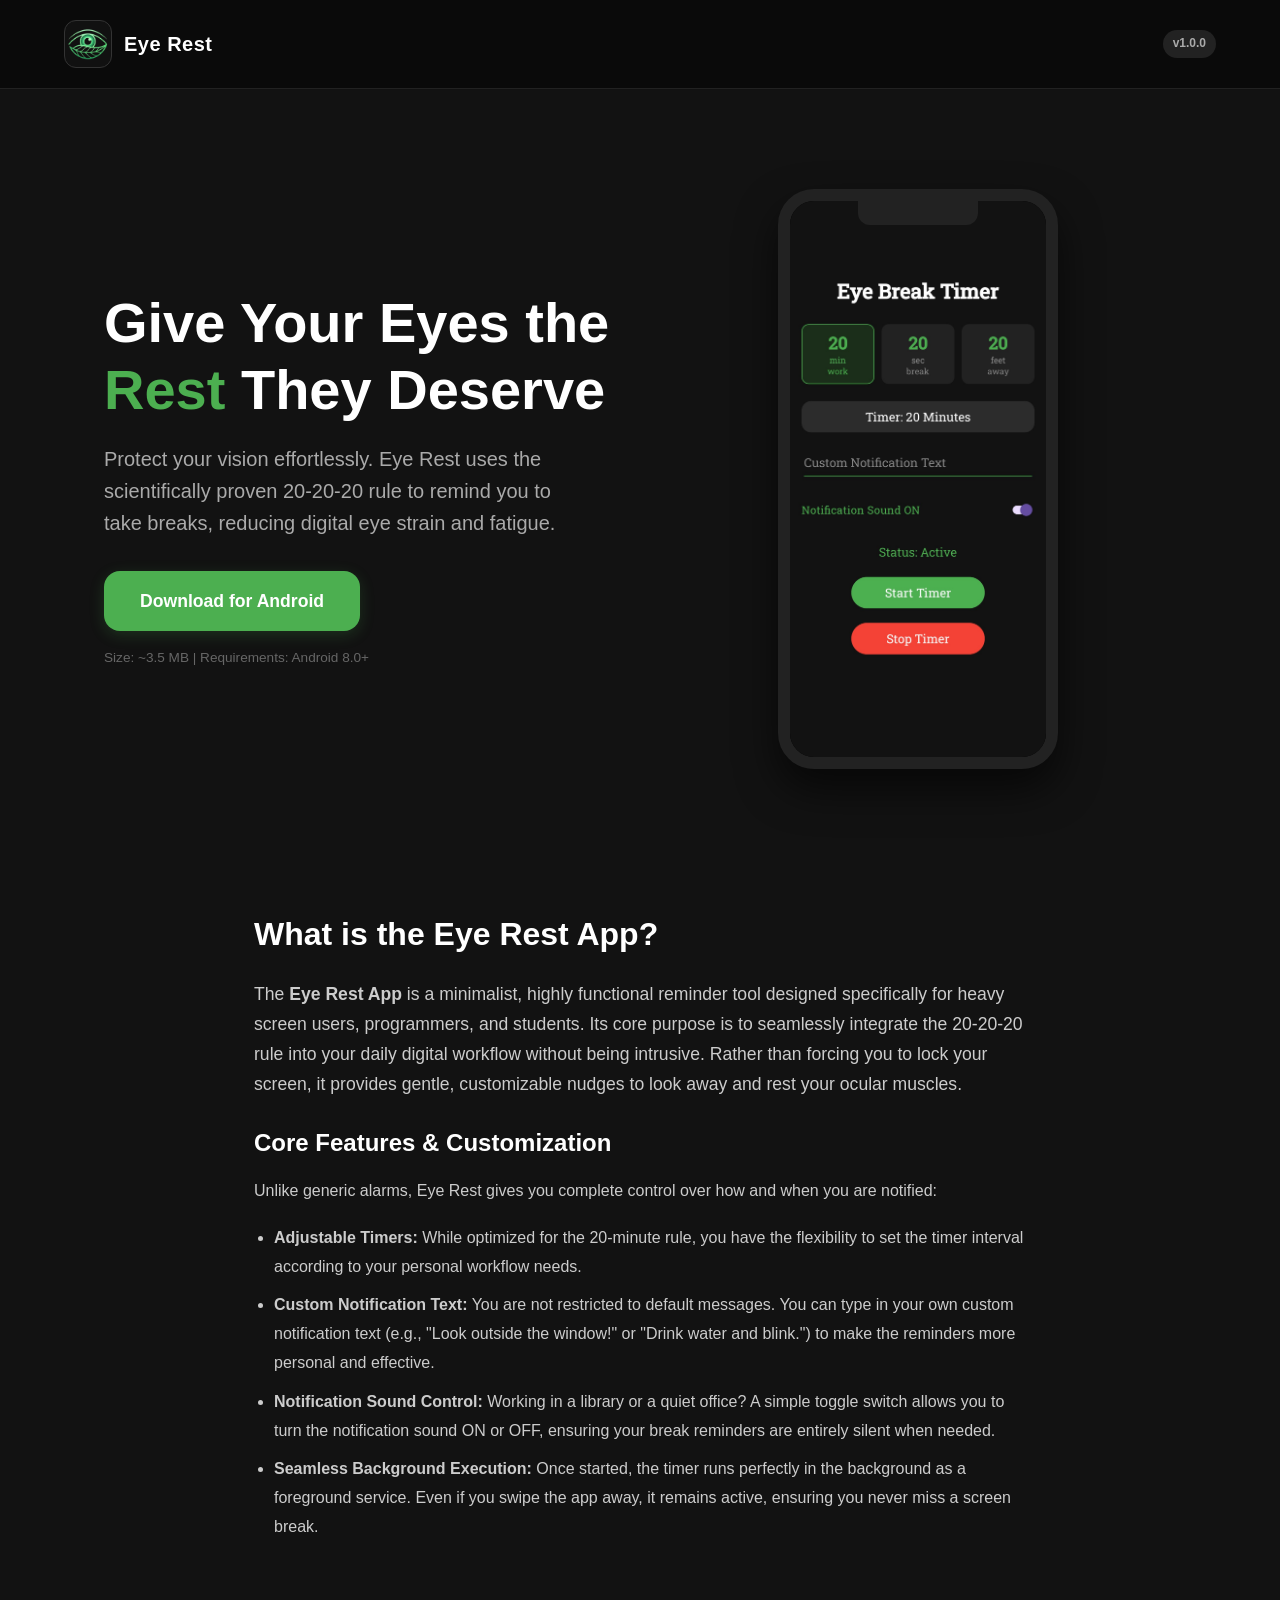
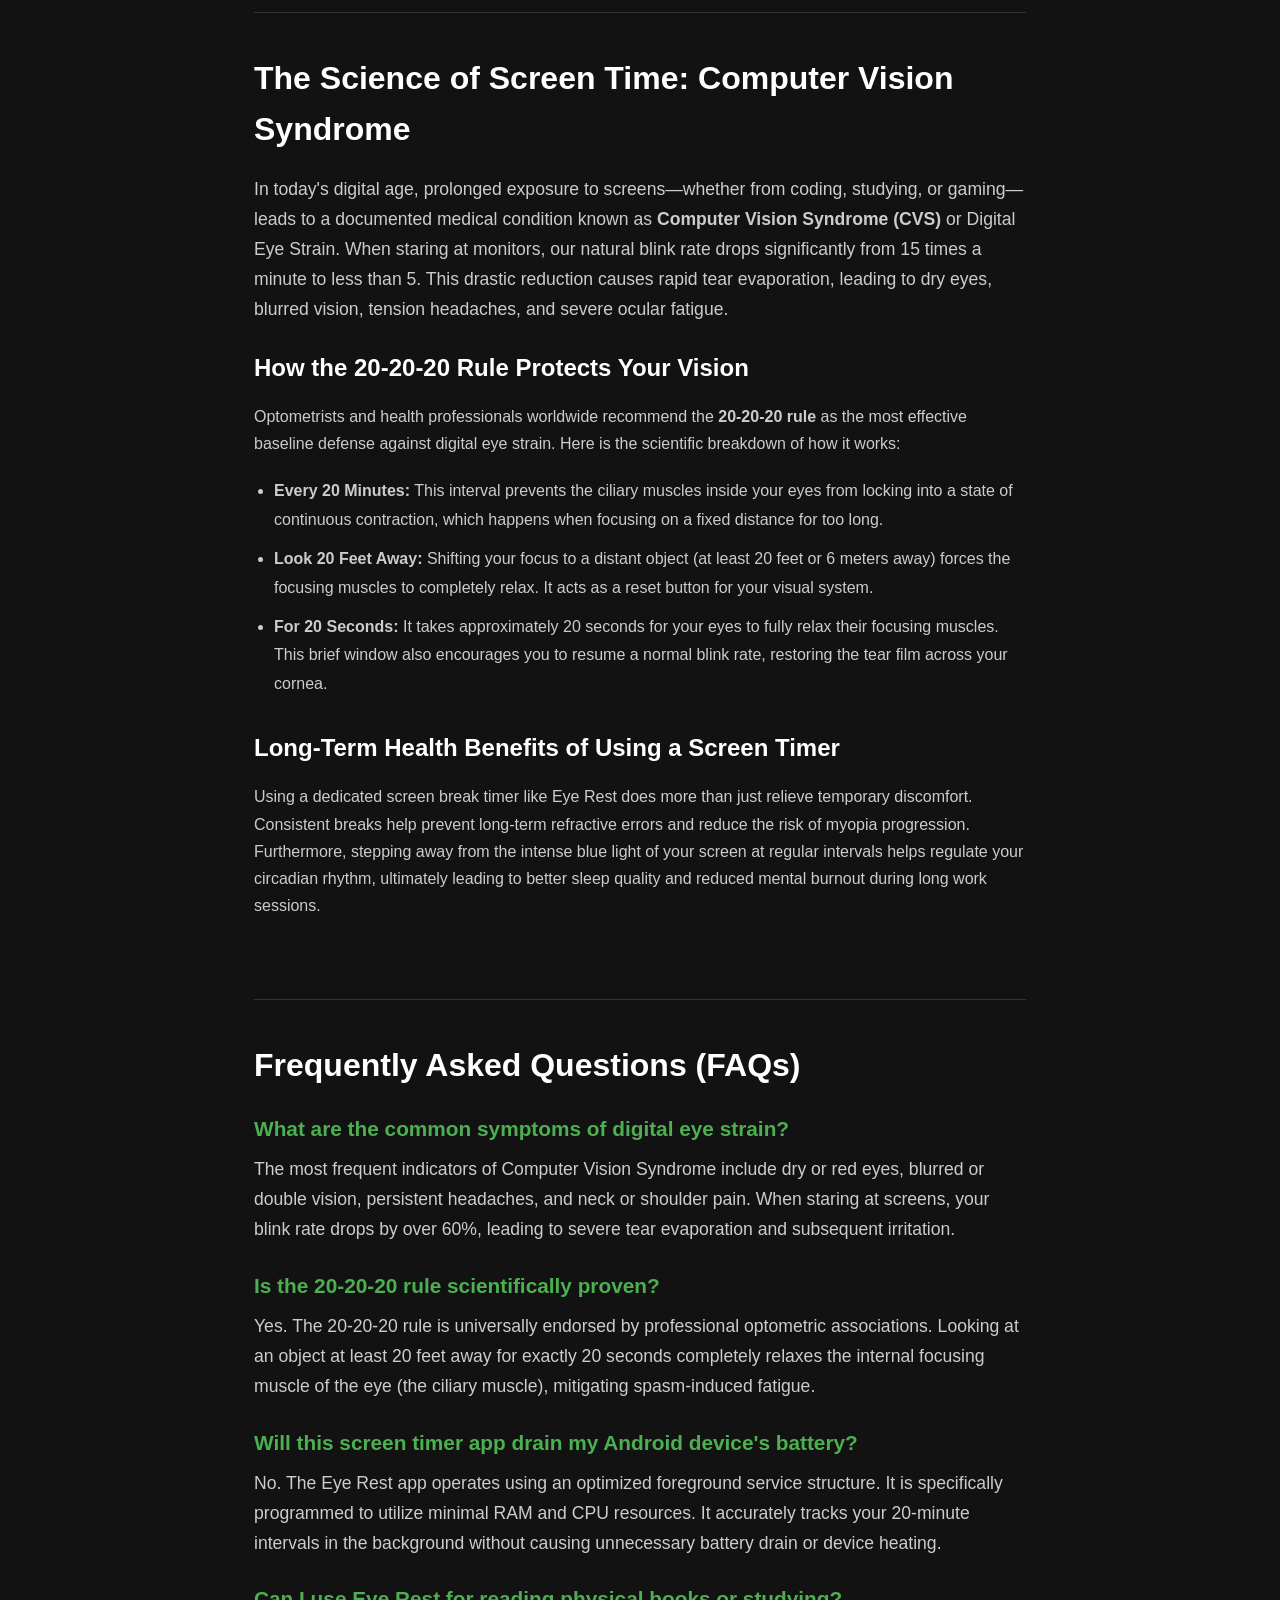
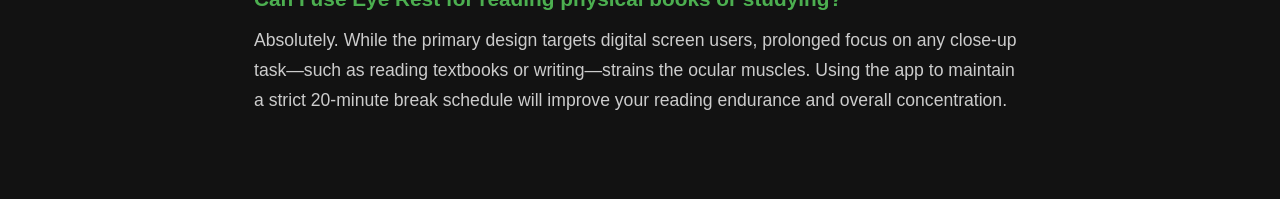
==== Eye-Break/index.html @ 368353fb "making dedicated website for my eye rest android application" ====
<!DOCTYPE html>
<html lang="en">
<head>
    <meta charset="UTF-8">
    <meta name="viewport" content="width=device-width, initial-scale=1.0">
    <title>Eye Rest - Smart 20-20-20 Rule Screen Timer App</title>
    
    <!-- Primary Meta Tags -->
    <meta name="title" content="Eye Rest - Smart 20-20-20 Rule Screen Timer App">
    <meta name="description" content="Download Eye Rest, a minimal and customizable screen break timer. Protect your eyes from digital strain with personalized notifications and sound controls.">
    <meta name="keywords" content="eye rest app, screen break timer, 20-20-20 rule, digital eye strain relief, custom notification timer, eye protection app">
    <meta name="author" content="Tarun">

    <!-- Open Graph / Facebook -->
    <meta property="og:type" content="website">
    <meta property="og:url" content="https://7-tarun.github.io/eyerest/">
    <meta property="og:title" content="Eye Rest - Protect Your Vision">
    <meta property="og:description" content="Set custom timers, personalize notification texts, and control sound alerts to take timely screen breaks.">
    <meta property="og:image" content="https://7-tarun.github.io/eyerest/preview-image.jpg">

    <!-- Twitter -->
    <meta property="twitter:card" content="summary_large_image">
    <meta property="twitter:url" content="https://7-tarun.github.io/eyerest/">
    <meta property="twitter:title" content="Eye Rest - Smart Screen Timer">
    <meta property="twitter:description" content="Set custom timers, personalize notification texts, and control sound alerts to take timely screen breaks.">
    <meta property="twitter:image" content="https://7-tarun.github.io/eyerest/preview-image.jpg">

    <!-- Stylesheet -->
    <link rel="stylesheet" href="style.css">
</head>

<body>

    <header class="navbar">
        <div class="brand">
            <div class="icon-container">
                <img src="ic_eyebreak_foreground.png-removebg-preview.png" alt="Eye Rest Logo" class="app-icon">
            </div>
            <span class="brand-name">Eye Rest</span>
        </div>
        <div class="version-badge">v1.0.0</div>
    </header>

    <main>
        <section class="hero">
            <div class="hero-content">
                <h1>Give Your Eyes the <span class="highlight">Rest</span> They Deserve</h1>
                <p class="tagline">Protect your vision effortlessly. Eye Rest uses the scientifically proven 20-20-20 rule to remind you to take breaks, reducing digital eye strain and fatigue.</p>
                
                <a href="EyeRest.apk" class="btn-download" download>Download for Android</a>
                
                <p class="metadata">Size: ~3.5 MB | Requirements: Android 8.0+</p>
            </div>

            <div class="hero-visual">
                <div class="smartphone-mockup">
                    <img src="Screenshot_20260531-194458.Eye Break~2.png" alt="Eye Rest App Interface" class="screenshot-img">
                </div>
            </div>
        </section>

                <!-- App Explanation Content (Part 1) -->
        <section id="seo-content" class="seo-article-content" style="padding: 40px 5%; max-width: 900px; margin: 0 auto; color: #CCCCCC;">
            <h2 style="color: #FFFFFF; margin-bottom: 20px; font-size: 2rem;">What is the Eye Rest App?</h2>
            <p style="margin-bottom: 24px; font-size: 1.1rem; line-height: 1.7;">
                The <strong>Eye Rest App</strong> is a minimalist, highly functional reminder tool designed specifically for heavy screen users, programmers, and students. Its core purpose is to seamlessly integrate the 20-20-20 rule into your daily digital workflow without being intrusive. Rather than forcing you to lock your screen, it provides gentle, customizable nudges to look away and rest your ocular muscles.
            </p>

            <h3 style="color: #FFFFFF; margin-bottom: 16px; font-size: 1.5rem;">Core Features & Customization</h3>
            <p style="margin-bottom: 20px;">Unlike generic alarms, Eye Rest gives you complete control over how and when you are notified:</p>
            
            <ul style="margin-bottom: 30px; margin-left: 20px; line-height: 1.8;">
                <li style="margin-bottom: 10px;"><strong>Adjustable Timers:</strong> While optimized for the 20-minute rule, you have the flexibility to set the timer interval according to your personal workflow needs.</li>
                <li style="margin-bottom: 10px;"><strong>Custom Notification Text:</strong> You are not restricted to default messages. You can type in your own custom notification text (e.g., "Look outside the window!" or "Drink water and blink.") to make the reminders more personal and effective.</li>
                <li style="margin-bottom: 10px;"><strong>Notification Sound Control:</strong> Working in a library or a quiet office? A simple toggle switch allows you to turn the notification sound ON or OFF, ensuring your break reminders are entirely silent when needed.</li>
                <li style="margin-bottom: 10px;"><strong>Seamless Background Execution:</strong> Once started, the timer runs perfectly in the background as a foreground service. Even if you swipe the app away, it remains active, ensuring you never miss a screen break.</li>
            </ul>
        </section>
                <!-- Heavy SEO Health Content (Part 2) -->
        <section class="seo-article-content" style="padding: 0 5% 60px 5%; max-width: 900px; margin: 0 auto; color: #CCCCCC;">
            
            <h2 style="color: #FFFFFF; margin-bottom: 20px; font-size: 2rem; border-top: 1px solid #333; padding-top: 40px;">The Science of Screen Time: Computer Vision Syndrome</h2>
            <p style="margin-bottom: 24px; font-size: 1.1rem; line-height: 1.7;">
                In today's digital age, prolonged exposure to screens—whether from coding, studying, or gaming—leads to a documented medical condition known as <strong>Computer Vision Syndrome (CVS)</strong> or Digital Eye Strain. When staring at monitors, our natural blink rate drops significantly from 15 times a minute to less than 5. This drastic reduction causes rapid tear evaporation, leading to dry eyes, blurred vision, tension headaches, and severe ocular fatigue. 
            </p>

            <h3 style="color: #FFFFFF; margin-bottom: 16px; font-size: 1.5rem;">How the 20-20-20 Rule Protects Your Vision</h3>
            <p style="margin-bottom: 20px; line-height: 1.7;">
                Optometrists and health professionals worldwide recommend the <strong>20-20-20 rule</strong> as the most effective baseline defense against digital eye strain. Here is the scientific breakdown of how it works:
            </p>
            
            <ul style="margin-bottom: 30px; margin-left: 20px; line-height: 1.8;">
                <li style="margin-bottom: 10px;"><strong>Every 20 Minutes:</strong> This interval prevents the ciliary muscles inside your eyes from locking into a state of continuous contraction, which happens when focusing on a fixed distance for too long.</li>
                <li style="margin-bottom: 10px;"><strong>Look 20 Feet Away:</strong> Shifting your focus to a distant object (at least 20 feet or 6 meters away) forces the focusing muscles to completely relax. It acts as a reset button for your visual system.</li>
                <li style="margin-bottom: 10px;"><strong>For 20 Seconds:</strong> It takes approximately 20 seconds for your eyes to fully relax their focusing muscles. This brief window also encourages you to resume a normal blink rate, restoring the tear film across your cornea.</li>
            </ul>

            <h3 style="color: #FFFFFF; margin-bottom: 16px; font-size: 1.5rem;">Long-Term Health Benefits of Using a Screen Timer</h3>
            <p style="margin-bottom: 20px; line-height: 1.7;">
                Using a dedicated screen break timer like Eye Rest does more than just relieve temporary discomfort. Consistent breaks help prevent long-term refractive errors and reduce the risk of myopia progression. Furthermore, stepping away from the intense blue light of your screen at regular intervals helps regulate your circadian rhythm, ultimately leading to better sleep quality and reduced mental burnout during long work sessions.
            </p>
        </section>
                <!-- FAQ Section (Part 3 - Word Count Booster) -->
        <section class="seo-article-content" style="padding: 0 5% 60px 5%; max-width: 900px; margin: 0 auto; color: #CCCCCC;">
            <h2 style="color: #FFFFFF; margin-bottom: 20px; font-size: 2rem; border-top: 1px solid #333; padding-top: 40px;">Frequently Asked Questions (FAQs)</h2>

            <div style="margin-bottom: 24px;">
                <h3 style="color: #4CAF50; margin-bottom: 10px; font-size: 1.3rem;">What are the common symptoms of digital eye strain?</h3>
                <p style="font-size: 1.1rem; line-height: 1.7;">The most frequent indicators of Computer Vision Syndrome include dry or red eyes, blurred or double vision, persistent headaches, and neck or shoulder pain. When staring at screens, your blink rate drops by over 60%, leading to severe tear evaporation and subsequent irritation.</p>
            </div>

            <div style="margin-bottom: 24px;">
                <h3 style="color: #4CAF50; margin-bottom: 10px; font-size: 1.3rem;">Is the 20-20-20 rule scientifically proven?</h3>
                <p style="font-size: 1.1rem; line-height: 1.7;">Yes. The 20-20-20 rule is universally endorsed by professional optometric associations. Looking at an object at least 20 feet away for exactly 20 seconds completely relaxes the internal focusing muscle of the eye (the ciliary muscle), mitigating spasm-induced fatigue.</p>
            </div>

            <div style="margin-bottom: 24px;">
                <h3 style="color: #4CAF50; margin-bottom: 10px; font-size: 1.3rem;">Will this screen timer app drain my Android device's battery?</h3>
                <p style="font-size: 1.1rem; line-height: 1.7;">No. The Eye Rest app operates using an optimized foreground service structure. It is specifically programmed to utilize minimal RAM and CPU resources. It accurately tracks your 20-minute intervals in the background without causing unnecessary battery drain or device heating.</p>
            </div>

            <div style="margin-bottom: 24px;">
                <h3 style="color: #4CAF50; margin-bottom: 10px; font-size: 1.3rem;">Can I use Eye Rest for reading physical books or studying?</h3>
                <p style="font-size: 1.1rem; line-height: 1.7;">Absolutely. While the primary design targets digital screen users, prolonged focus on any close-up task—such as reading textbooks or writing—strains the ocular muscles. Using the app to maintain a strict 20-minute break schedule will improve your reading endurance and overall concentration.</p>
            </div>
        </section>

    </main>

</body>
</html>
---- Eye-Break/style.css ----
/* --- CSS Variables & Reset --- */
:root {
    --bg-dark: #121212;
    --bg-darker: #0a0a0a;
    --accent-green: #4CAF50;
    --accent-hover: #45a049;
    --text-main: #FFFFFF;
    --text-muted: #AAAAAA;
    --text-meta: #666666;
    --icon-bg: #111111; /* Pure black for icon container */
}

* {
    margin: 0;
    padding: 0;
    box-sizing: border-box;
}

body {
    font-family: -apple-system, BlinkMacSystemFont, "Segoe UI", Roboto, Helvetica, Arial, sans-serif;
    background-color: var(--bg-dark);
    color: var(--text-main);
    line-height: 1.6;
}

/* --- Header --- */
.navbar {
    display: flex;
    justify-content: space-between;
    align-items: center;
    padding: 20px 5%;
    background-color: var(--bg-darker);
    border-bottom: 1px solid #222;
}

.brand {
    display: flex;
    align-items: center;
    gap: 12px;
}

.icon-container {
    background-color: var(--icon-bg);
    width: 48px;
    height: 48px;
    border-radius: 12px; /* Squircle look */
    display: flex;
    justify-content: center;
    align-items: center;
    overflow: hidden;
    border: 1px solid #333;
}

.app-icon {
    width: 100%;
    height: 100%;
    object-fit: contain;
}

.brand-name {
    font-size: 20px;
    font-weight: bold;
    letter-spacing: 0.5px;
}

.version-badge {
    background-color: #222;
    color: var(--text-muted);
    padding: 4px 10px;
    border-radius: 20px;
    font-size: 12px;
    font-weight: 600;
}

/* --- Hero Section --- */
.hero {
    display: grid;
    grid-template-columns: 1fr;
    gap: 40px;
    padding: 60px 5%;
    max-width: 1200px;
    margin: 0 auto;
    align-items: center;
}

.hero-content h1 {
    font-size: 2.5rem;
    line-height: 1.2;
    margin-bottom: 20px;
}

.hero-content .highlight {
    color: var(--accent-green);
}

.tagline {
    color: var(--text-muted);
    font-size: 1.1rem;
    margin-bottom: 32px;
    max-width: 90%;
}

.btn-download {
    display: inline-block;
    background-color: var(--accent-green);
    color: var(--text-main);
    padding: 16px 36px;
    border-radius: 16px;
    text-decoration: none;
    font-weight: bold;
    font-size: 1.1rem;
    transition: all 0.3s ease;
    box-shadow: 0 4px 15px rgba(76, 175, 80, 0.2);
}

.btn-download:hover {
    background-color: var(--accent-hover);
    transform: translateY(-2px);
    box-shadow: 0 6px 20px rgba(76, 175, 80, 0.4);
}

.metadata {
    margin-top: 16px;
    font-size: 0.85rem;
    color: var(--text-meta);
}

/* --- Smartphone Mockup --- */
.hero-visual {
    display: flex;
    justify-content: center;
}

.smartphone-mockup {
    width: 280px;
    height: 580px;
    border: 12px solid #222;
    border-radius: 36px;
    background-color: #000;
    overflow: hidden;
    box-shadow: 0 20px 40px rgba(0,0,0,0.6);
    position: relative;
}

.smartphone-mockup::before {
    content: '';
    position: absolute;
    top: 0;
    left: 50%;
    transform: translateX(-50%);
    width: 120px;
    height: 24px;
    background-color: #222;
    border-bottom-left-radius: 12px;
    border-bottom-right-radius: 12px;
    z-index: 2;
}

.screenshot-img {
    width: 100%;
    height: 100%;
    object-fit: cover;
}

/* --- SEO Placeholder --- */
.seo-article-placeholder {
    padding: 60px 5%;
    max-width: 900px;
    margin: 0 auto;
    border-top: 1px solid #222;
    min-height: 200px; /* Temporary height until content is added */
}

/* --- Desktop Layout (Media Query) --- */
@media (min-width: 768px) {
    .hero {
        grid-template-columns: 1fr 1fr;
        padding: 100px 5%;
    }
    .hero-content h1 {
        font-size: 3.5rem;
    }
    .tagline {
        font-size: 1.25rem;
    }
}
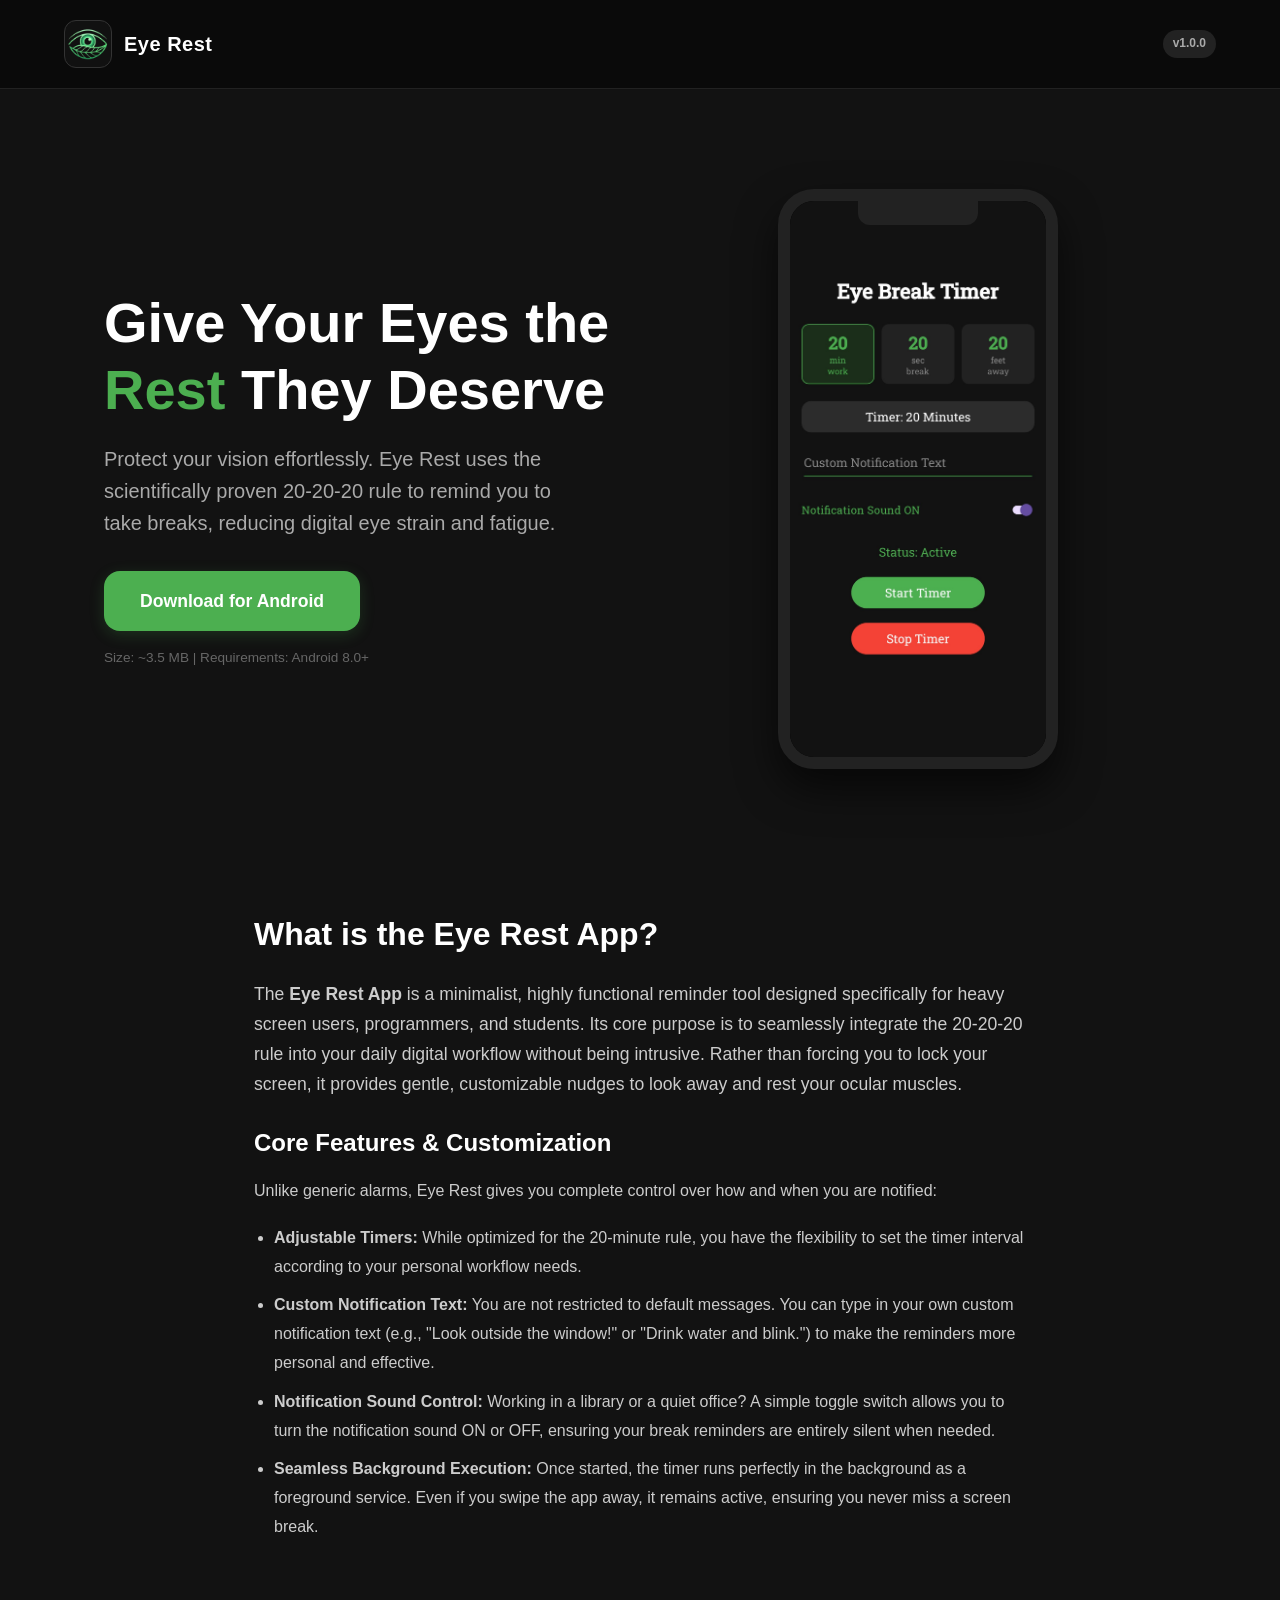
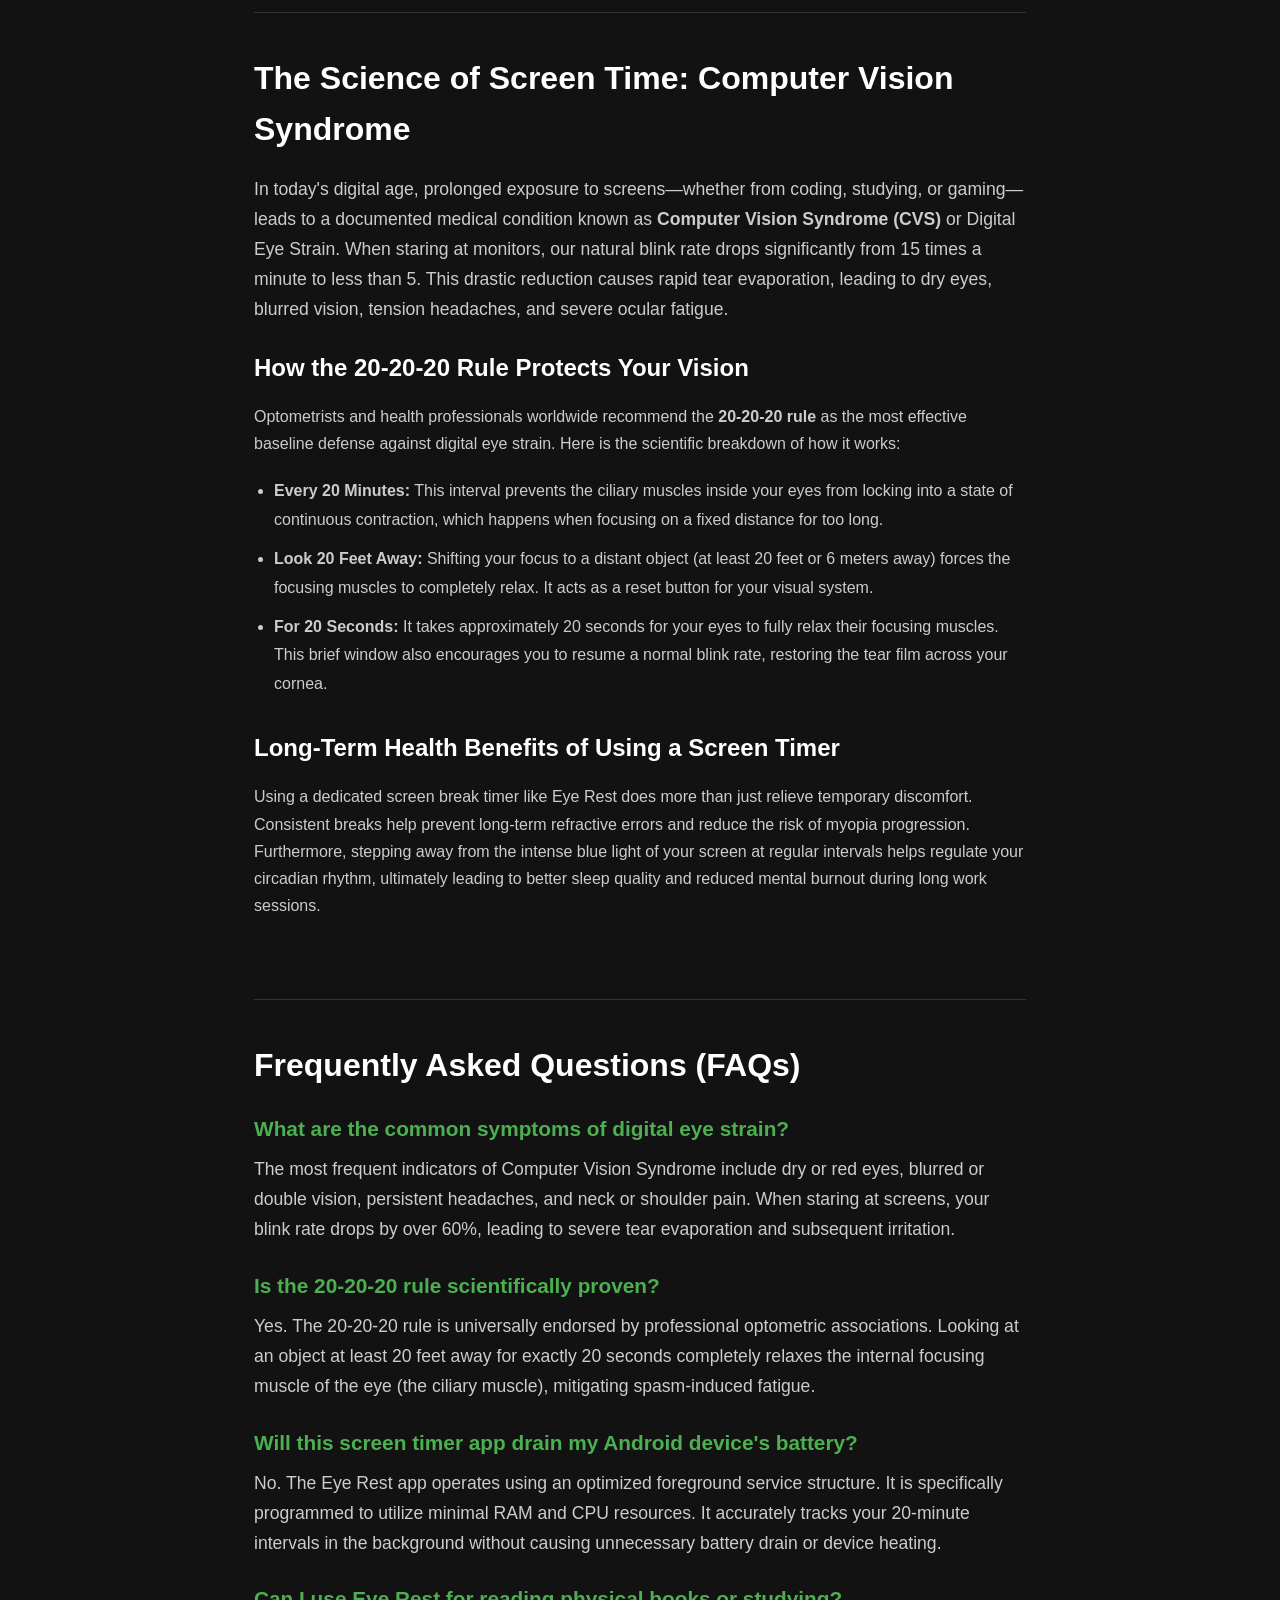
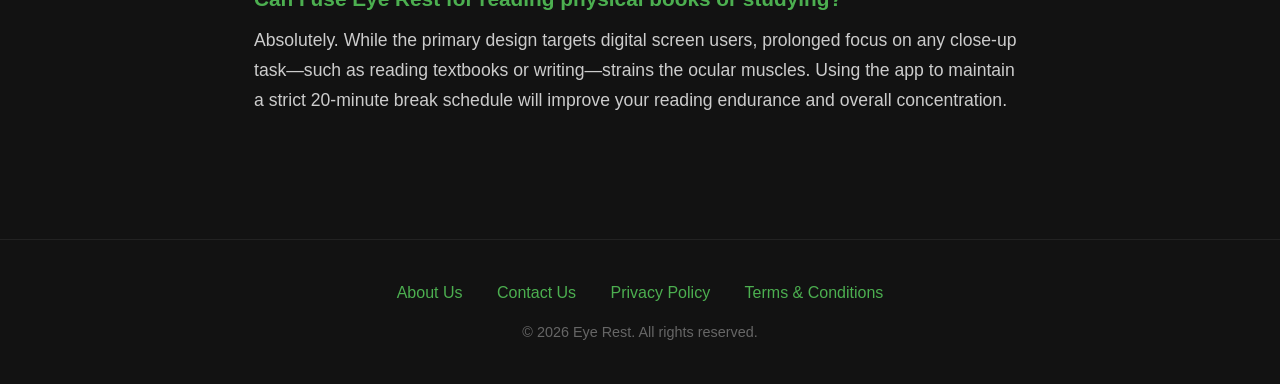
==== commit a9f7f795: "app security complete" ====
--- a/Eye-Break/index.html
+++ b/Eye-Break/index.html
@@ -1,28 +1,33 @@
 <!DOCTYPE html>
 <html lang="en">
+
 <head>
     <meta charset="UTF-8">
     <meta name="viewport" content="width=device-width, initial-scale=1.0">
     <title>Eye Rest - Smart 20-20-20 Rule Screen Timer App</title>
-    
+
     <!-- Primary Meta Tags -->
     <meta name="title" content="Eye Rest - Smart 20-20-20 Rule Screen Timer App">
-    <meta name="description" content="Download Eye Rest, a minimal and customizable screen break timer. Protect your eyes from digital strain with personalized notifications and sound controls.">
-    <meta name="keywords" content="eye rest app, screen break timer, 20-20-20 rule, digital eye strain relief, custom notification timer, eye protection app">
+    <meta name="description"
+        content="Download Eye Rest, a minimal and customizable screen break timer. Protect your eyes from digital strain with personalized notifications and sound controls.">
+    <meta name="keywords"
+        content="eye rest app, screen break timer, 20-20-20 rule, digital eye strain relief, custom notification timer, eye protection app">
     <meta name="author" content="Tarun">
 
     <!-- Open Graph / Facebook -->
     <meta property="og:type" content="website">
     <meta property="og:url" content="https://7-tarun.github.io/eyerest/">
     <meta property="og:title" content="Eye Rest - Protect Your Vision">
-    <meta property="og:description" content="Set custom timers, personalize notification texts, and control sound alerts to take timely screen breaks.">
+    <meta property="og:description"
+        content="Set custom timers, personalize notification texts, and control sound alerts to take timely screen breaks.">
     <meta property="og:image" content="https://7-tarun.github.io/eyerest/preview-image.jpg">
 
     <!-- Twitter -->
     <meta property="twitter:card" content="summary_large_image">
     <meta property="twitter:url" content="https://7-tarun.github.io/eyerest/">
     <meta property="twitter:title" content="Eye Rest - Smart Screen Timer">
-    <meta property="twitter:description" content="Set custom timers, personalize notification texts, and control sound alerts to take timely screen breaks.">
+    <meta property="twitter:description"
+        content="Set custom timers, personalize notification texts, and control sound alerts to take timely screen breaks.">
     <meta property="twitter:image" content="https://7-tarun.github.io/eyerest/preview-image.jpg">
 
     <!-- Stylesheet -->
@@ -45,87 +50,154 @@
         <section class="hero">
             <div class="hero-content">
                 <h1>Give Your Eyes the <span class="highlight">Rest</span> They Deserve</h1>
-                <p class="tagline">Protect your vision effortlessly. Eye Rest uses the scientifically proven 20-20-20 rule to remind you to take breaks, reducing digital eye strain and fatigue.</p>
-                
-                <a href="EyeRest.apk" class="btn-download" download>Download for Android</a>
-                
+                <p class="tagline">Protect your vision effortlessly. Eye Rest uses the scientifically proven 20-20-20
+                    rule to remind you to take breaks, reducing digital eye strain and fatigue.</p>
+
+                <a href="EyeBreak.apk" class="btn-download" download>Download for Android</a>
+
                 <p class="metadata">Size: ~3.5 MB | Requirements: Android 8.0+</p>
             </div>
 
             <div class="hero-visual">
                 <div class="smartphone-mockup">
-                    <img src="Screenshot_20260531-194458.Eye Break~2.png" alt="Eye Rest App Interface" class="screenshot-img">
+                    <img src="Screenshot_20260531-194458.Eye Break~2.png" alt="Eye Rest App Interface"
+                        class="screenshot-img">
                 </div>
             </div>
         </section>
 
-                <!-- App Explanation Content (Part 1) -->
-        <section id="seo-content" class="seo-article-content" style="padding: 40px 5%; max-width: 900px; margin: 0 auto; color: #CCCCCC;">
+        <!-- App Explanation Content (Part 1) -->
+        <section id="seo-content" class="seo-article-content"
+            style="padding: 40px 5%; max-width: 900px; margin: 0 auto; color: #CCCCCC;">
             <h2 style="color: #FFFFFF; margin-bottom: 20px; font-size: 2rem;">What is the Eye Rest App?</h2>
             <p style="margin-bottom: 24px; font-size: 1.1rem; line-height: 1.7;">
-                The <strong>Eye Rest App</strong> is a minimalist, highly functional reminder tool designed specifically for heavy screen users, programmers, and students. Its core purpose is to seamlessly integrate the 20-20-20 rule into your daily digital workflow without being intrusive. Rather than forcing you to lock your screen, it provides gentle, customizable nudges to look away and rest your ocular muscles.
+                The <strong>Eye Rest App</strong> is a minimalist, highly functional reminder tool designed specifically
+                for heavy screen users, programmers, and students. Its core purpose is to seamlessly integrate the
+                20-20-20 rule into your daily digital workflow without being intrusive. Rather than forcing you to lock
+                your screen, it provides gentle, customizable nudges to look away and rest your ocular muscles.
             </p>
 
             <h3 style="color: #FFFFFF; margin-bottom: 16px; font-size: 1.5rem;">Core Features & Customization</h3>
-            <p style="margin-bottom: 20px;">Unlike generic alarms, Eye Rest gives you complete control over how and when you are notified:</p>
-            
+            <p style="margin-bottom: 20px;">Unlike generic alarms, Eye Rest gives you complete control over how and when
+                you are notified:</p>
+
             <ul style="margin-bottom: 30px; margin-left: 20px; line-height: 1.8;">
-                <li style="margin-bottom: 10px;"><strong>Adjustable Timers:</strong> While optimized for the 20-minute rule, you have the flexibility to set the timer interval according to your personal workflow needs.</li>
-                <li style="margin-bottom: 10px;"><strong>Custom Notification Text:</strong> You are not restricted to default messages. You can type in your own custom notification text (e.g., "Look outside the window!" or "Drink water and blink.") to make the reminders more personal and effective.</li>
-                <li style="margin-bottom: 10px;"><strong>Notification Sound Control:</strong> Working in a library or a quiet office? A simple toggle switch allows you to turn the notification sound ON or OFF, ensuring your break reminders are entirely silent when needed.</li>
-                <li style="margin-bottom: 10px;"><strong>Seamless Background Execution:</strong> Once started, the timer runs perfectly in the background as a foreground service. Even if you swipe the app away, it remains active, ensuring you never miss a screen break.</li>
+                <li style="margin-bottom: 10px;"><strong>Adjustable Timers:</strong> While optimized for the 20-minute
+                    rule, you have the flexibility to set the timer interval according to your personal workflow needs.
+                </li>
+                <li style="margin-bottom: 10px;"><strong>Custom Notification Text:</strong> You are not restricted to
+                    default messages. You can type in your own custom notification text (e.g., "Look outside the
+                    window!" or "Drink water and blink.") to make the reminders more personal and effective.</li>
+                <li style="margin-bottom: 10px;"><strong>Notification Sound Control:</strong> Working in a library or a
+                    quiet office? A simple toggle switch allows you to turn the notification sound ON or OFF, ensuring
+                    your break reminders are entirely silent when needed.</li>
+                <li style="margin-bottom: 10px;"><strong>Seamless Background Execution:</strong> Once started, the timer
+                    runs perfectly in the background as a foreground service. Even if you swipe the app away, it remains
+                    active, ensuring you never miss a screen break.</li>
             </ul>
         </section>
-                <!-- Heavy SEO Health Content (Part 2) -->
-        <section class="seo-article-content" style="padding: 0 5% 60px 5%; max-width: 900px; margin: 0 auto; color: #CCCCCC;">
-            
-            <h2 style="color: #FFFFFF; margin-bottom: 20px; font-size: 2rem; border-top: 1px solid #333; padding-top: 40px;">The Science of Screen Time: Computer Vision Syndrome</h2>
+        <!-- Heavy SEO Health Content (Part 2) -->
+        <section class="seo-article-content"
+            style="padding: 0 5% 60px 5%; max-width: 900px; margin: 0 auto; color: #CCCCCC;">
+
+            <h2
+                style="color: #FFFFFF; margin-bottom: 20px; font-size: 2rem; border-top: 1px solid #333; padding-top: 40px;">
+                The Science of Screen Time: Computer Vision Syndrome</h2>
             <p style="margin-bottom: 24px; font-size: 1.1rem; line-height: 1.7;">
-                In today's digital age, prolonged exposure to screens—whether from coding, studying, or gaming—leads to a documented medical condition known as <strong>Computer Vision Syndrome (CVS)</strong> or Digital Eye Strain. When staring at monitors, our natural blink rate drops significantly from 15 times a minute to less than 5. This drastic reduction causes rapid tear evaporation, leading to dry eyes, blurred vision, tension headaches, and severe ocular fatigue. 
-            </p>
-
-            <h3 style="color: #FFFFFF; margin-bottom: 16px; font-size: 1.5rem;">How the 20-20-20 Rule Protects Your Vision</h3>
+                In today's digital age, prolonged exposure to screens—whether from coding, studying, or gaming—leads to
+                a documented medical condition known as <strong>Computer Vision Syndrome (CVS)</strong> or Digital Eye
+                Strain. When staring at monitors, our natural blink rate drops significantly from 15 times a minute to
+                less than 5. This drastic reduction causes rapid tear evaporation, leading to dry eyes, blurred vision,
+                tension headaches, and severe ocular fatigue.
+            </p>
+
+            <h3 style="color: #FFFFFF; margin-bottom: 16px; font-size: 1.5rem;">How the 20-20-20 Rule Protects Your
+                Vision</h3>
             <p style="margin-bottom: 20px; line-height: 1.7;">
-                Optometrists and health professionals worldwide recommend the <strong>20-20-20 rule</strong> as the most effective baseline defense against digital eye strain. Here is the scientific breakdown of how it works:
-            </p>
-            
+                Optometrists and health professionals worldwide recommend the <strong>20-20-20 rule</strong> as the most
+                effective baseline defense against digital eye strain. Here is the scientific breakdown of how it works:
+            </p>
+
             <ul style="margin-bottom: 30px; margin-left: 20px; line-height: 1.8;">
-                <li style="margin-bottom: 10px;"><strong>Every 20 Minutes:</strong> This interval prevents the ciliary muscles inside your eyes from locking into a state of continuous contraction, which happens when focusing on a fixed distance for too long.</li>
-                <li style="margin-bottom: 10px;"><strong>Look 20 Feet Away:</strong> Shifting your focus to a distant object (at least 20 feet or 6 meters away) forces the focusing muscles to completely relax. It acts as a reset button for your visual system.</li>
-                <li style="margin-bottom: 10px;"><strong>For 20 Seconds:</strong> It takes approximately 20 seconds for your eyes to fully relax their focusing muscles. This brief window also encourages you to resume a normal blink rate, restoring the tear film across your cornea.</li>
+                <li style="margin-bottom: 10px;"><strong>Every 20 Minutes:</strong> This interval prevents the ciliary
+                    muscles inside your eyes from locking into a state of continuous contraction, which happens when
+                    focusing on a fixed distance for too long.</li>
+                <li style="margin-bottom: 10px;"><strong>Look 20 Feet Away:</strong> Shifting your focus to a distant
+                    object (at least 20 feet or 6 meters away) forces the focusing muscles to completely relax. It acts
+                    as a reset button for your visual system.</li>
+                <li style="margin-bottom: 10px;"><strong>For 20 Seconds:</strong> It takes approximately 20 seconds for
+                    your eyes to fully relax their focusing muscles. This brief window also encourages you to resume a
+                    normal blink rate, restoring the tear film across your cornea.</li>
             </ul>
 
-            <h3 style="color: #FFFFFF; margin-bottom: 16px; font-size: 1.5rem;">Long-Term Health Benefits of Using a Screen Timer</h3>
+            <h3 style="color: #FFFFFF; margin-bottom: 16px; font-size: 1.5rem;">Long-Term Health Benefits of Using a
+                Screen Timer</h3>
             <p style="margin-bottom: 20px; line-height: 1.7;">
-                Using a dedicated screen break timer like Eye Rest does more than just relieve temporary discomfort. Consistent breaks help prevent long-term refractive errors and reduce the risk of myopia progression. Furthermore, stepping away from the intense blue light of your screen at regular intervals helps regulate your circadian rhythm, ultimately leading to better sleep quality and reduced mental burnout during long work sessions.
-            </p>
-        </section>
-                <!-- FAQ Section (Part 3 - Word Count Booster) -->
-        <section class="seo-article-content" style="padding: 0 5% 60px 5%; max-width: 900px; margin: 0 auto; color: #CCCCCC;">
-            <h2 style="color: #FFFFFF; margin-bottom: 20px; font-size: 2rem; border-top: 1px solid #333; padding-top: 40px;">Frequently Asked Questions (FAQs)</h2>
-
-            <div style="margin-bottom: 24px;">
-                <h3 style="color: #4CAF50; margin-bottom: 10px; font-size: 1.3rem;">What are the common symptoms of digital eye strain?</h3>
-                <p style="font-size: 1.1rem; line-height: 1.7;">The most frequent indicators of Computer Vision Syndrome include dry or red eyes, blurred or double vision, persistent headaches, and neck or shoulder pain. When staring at screens, your blink rate drops by over 60%, leading to severe tear evaporation and subsequent irritation.</p>
-            </div>
-
-            <div style="margin-bottom: 24px;">
-                <h3 style="color: #4CAF50; margin-bottom: 10px; font-size: 1.3rem;">Is the 20-20-20 rule scientifically proven?</h3>
-                <p style="font-size: 1.1rem; line-height: 1.7;">Yes. The 20-20-20 rule is universally endorsed by professional optometric associations. Looking at an object at least 20 feet away for exactly 20 seconds completely relaxes the internal focusing muscle of the eye (the ciliary muscle), mitigating spasm-induced fatigue.</p>
-            </div>
-
-            <div style="margin-bottom: 24px;">
-                <h3 style="color: #4CAF50; margin-bottom: 10px; font-size: 1.3rem;">Will this screen timer app drain my Android device's battery?</h3>
-                <p style="font-size: 1.1rem; line-height: 1.7;">No. The Eye Rest app operates using an optimized foreground service structure. It is specifically programmed to utilize minimal RAM and CPU resources. It accurately tracks your 20-minute intervals in the background without causing unnecessary battery drain or device heating.</p>
-            </div>
-
-            <div style="margin-bottom: 24px;">
-                <h3 style="color: #4CAF50; margin-bottom: 10px; font-size: 1.3rem;">Can I use Eye Rest for reading physical books or studying?</h3>
-                <p style="font-size: 1.1rem; line-height: 1.7;">Absolutely. While the primary design targets digital screen users, prolonged focus on any close-up task—such as reading textbooks or writing—strains the ocular muscles. Using the app to maintain a strict 20-minute break schedule will improve your reading endurance and overall concentration.</p>
+                Using a dedicated screen break timer like Eye Rest does more than just relieve temporary discomfort.
+                Consistent breaks help prevent long-term refractive errors and reduce the risk of myopia progression.
+                Furthermore, stepping away from the intense blue light of your screen at regular intervals helps
+                regulate your circadian rhythm, ultimately leading to better sleep quality and reduced mental burnout
+                during long work sessions.
+            </p>
+        </section>
+        <!-- FAQ Section (Part 3 - Word Count Booster) -->
+        <section class="seo-article-content"
+            style="padding: 0 5% 60px 5%; max-width: 900px; margin: 0 auto; color: #CCCCCC;">
+            <h2
+                style="color: #FFFFFF; margin-bottom: 20px; font-size: 2rem; border-top: 1px solid #333; padding-top: 40px;">
+                Frequently Asked Questions (FAQs)</h2>
+
+            <div style="margin-bottom: 24px;">
+                <h3 style="color: #4CAF50; margin-bottom: 10px; font-size: 1.3rem;">What are the common symptoms of
+                    digital eye strain?</h3>
+                <p style="font-size: 1.1rem; line-height: 1.7;">The most frequent indicators of Computer Vision Syndrome
+                    include dry or red eyes, blurred or double vision, persistent headaches, and neck or shoulder pain.
+                    When staring at screens, your blink rate drops by over 60%, leading to severe tear evaporation and
+                    subsequent irritation.</p>
+            </div>
+
+            <div style="margin-bottom: 24px;">
+                <h3 style="color: #4CAF50; margin-bottom: 10px; font-size: 1.3rem;">Is the 20-20-20 rule scientifically
+                    proven?</h3>
+                <p style="font-size: 1.1rem; line-height: 1.7;">Yes. The 20-20-20 rule is universally endorsed by
+                    professional optometric associations. Looking at an object at least 20 feet away for exactly 20
+                    seconds completely relaxes the internal focusing muscle of the eye (the ciliary muscle), mitigating
+                    spasm-induced fatigue.</p>
+            </div>
+
+            <div style="margin-bottom: 24px;">
+                <h3 style="color: #4CAF50; margin-bottom: 10px; font-size: 1.3rem;">Will this screen timer app drain my
+                    Android device's battery?</h3>
+                <p style="font-size: 1.1rem; line-height: 1.7;">No. The Eye Rest app operates using an optimized
+                    foreground service structure. It is specifically programmed to utilize minimal RAM and CPU
+                    resources. It accurately tracks your 20-minute intervals in the background without causing
+                    unnecessary battery drain or device heating.</p>
+            </div>
+
+            <div style="margin-bottom: 24px;">
+                <h3 style="color: #4CAF50; margin-bottom: 10px; font-size: 1.3rem;">Can I use Eye Rest for reading
+                    physical books or studying?</h3>
+                <p style="font-size: 1.1rem; line-height: 1.7;">Absolutely. While the primary design targets digital
+                    screen users, prolonged focus on any close-up task—such as reading textbooks or writing—strains the
+                    ocular muscles. Using the app to maintain a strict 20-minute break schedule will improve your
+                    reading endurance and overall concentration.</p>
             </div>
         </section>
 
     </main>
 
+    <footer style="text-align: center; padding: 40px 20px; border-top: 1px solid #222; margin-top: 40px;">
+        <div style="margin-bottom: 15px;">
+            <a href="about-us.html" style="color: #4CAF50; text-decoration: none; margin: 0 15px;">About Us</a>
+            <a href="contact-us.html" style="color: #4CAF50; text-decoration: none; margin: 0 15px;">Contact Us</a>
+            <a href="privacy-policy.html" style="color: #4CAF50; text-decoration: none; margin: 0 15px;">Privacy
+                Policy</a>
+            <a href="terms-conditions.html" style="color: #4CAF50; text-decoration: none; margin: 0 15px;">Terms &
+                Conditions</a>
+        </div>
+        <p style="color: #666; font-size: 0.9rem;">&copy; 2026 Eye Rest. All rights reserved.</p>
+    </footer>
+
 </body>
+
 </html>
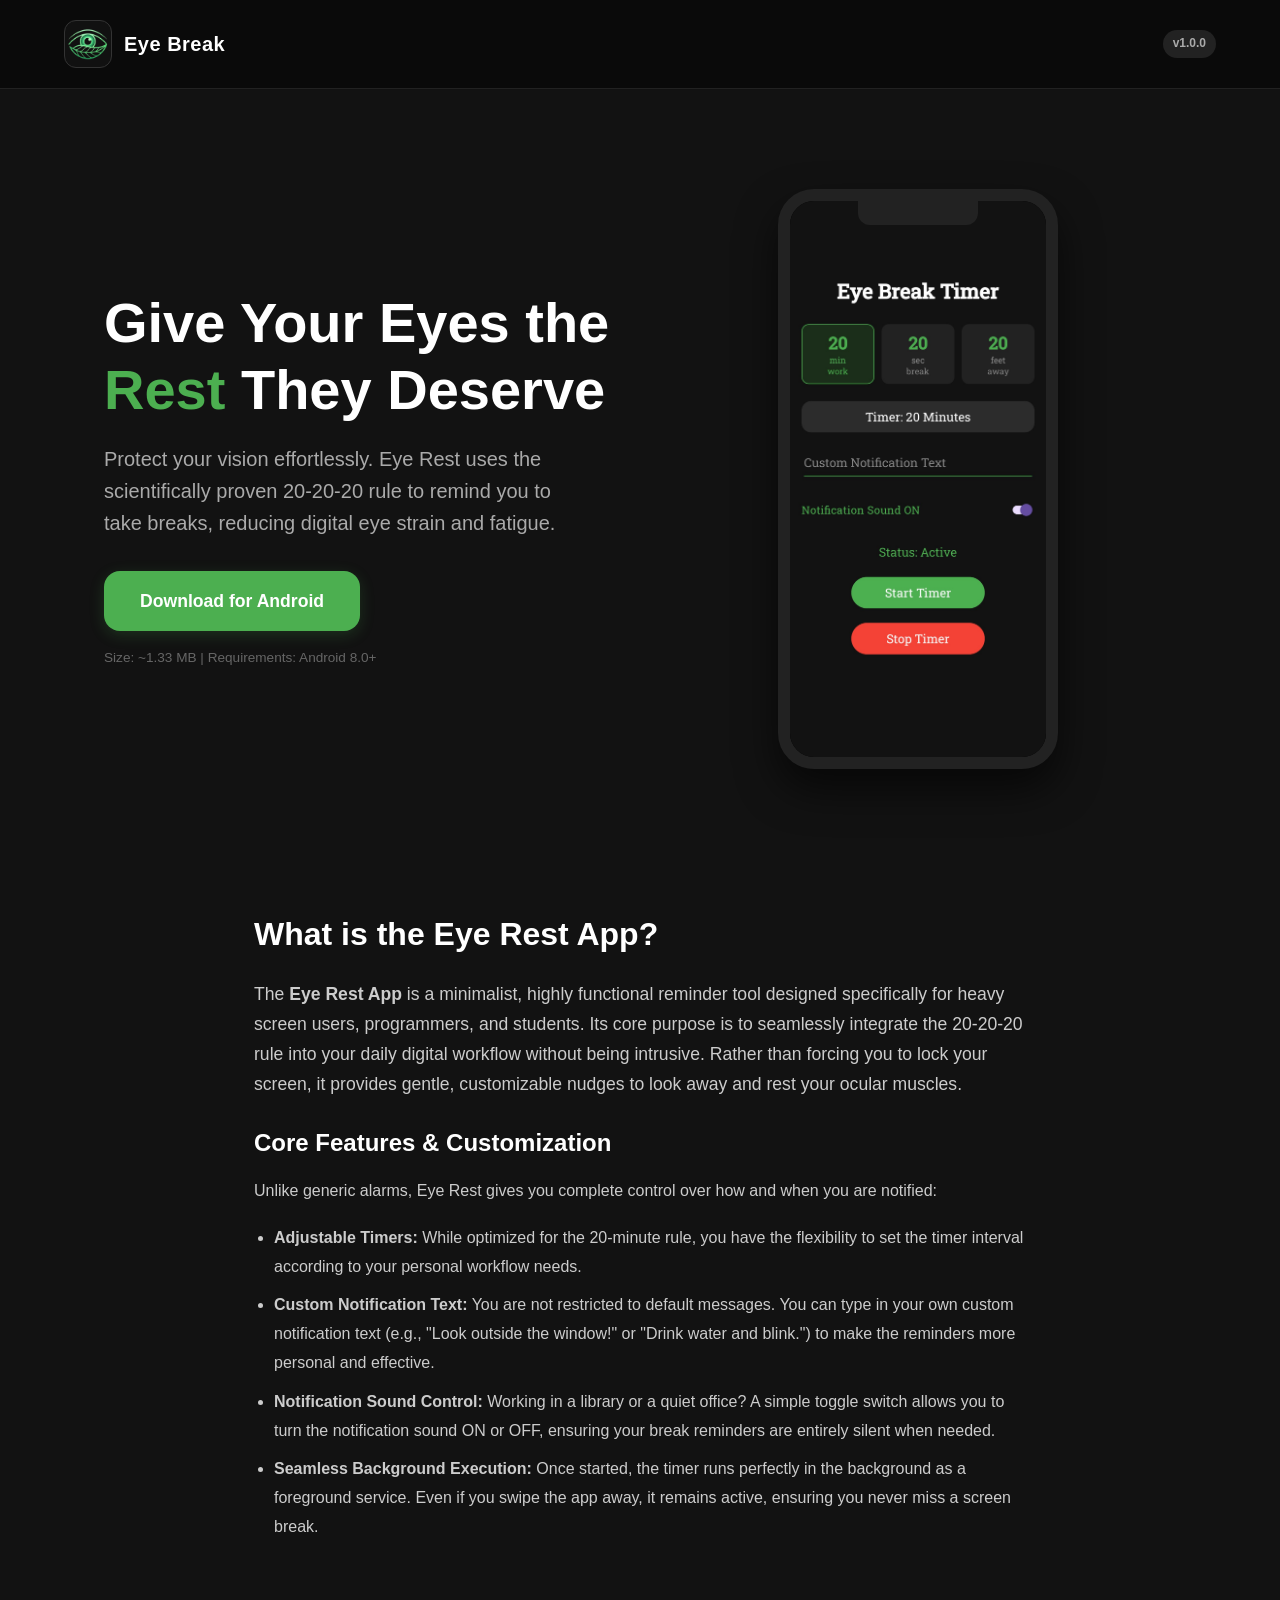
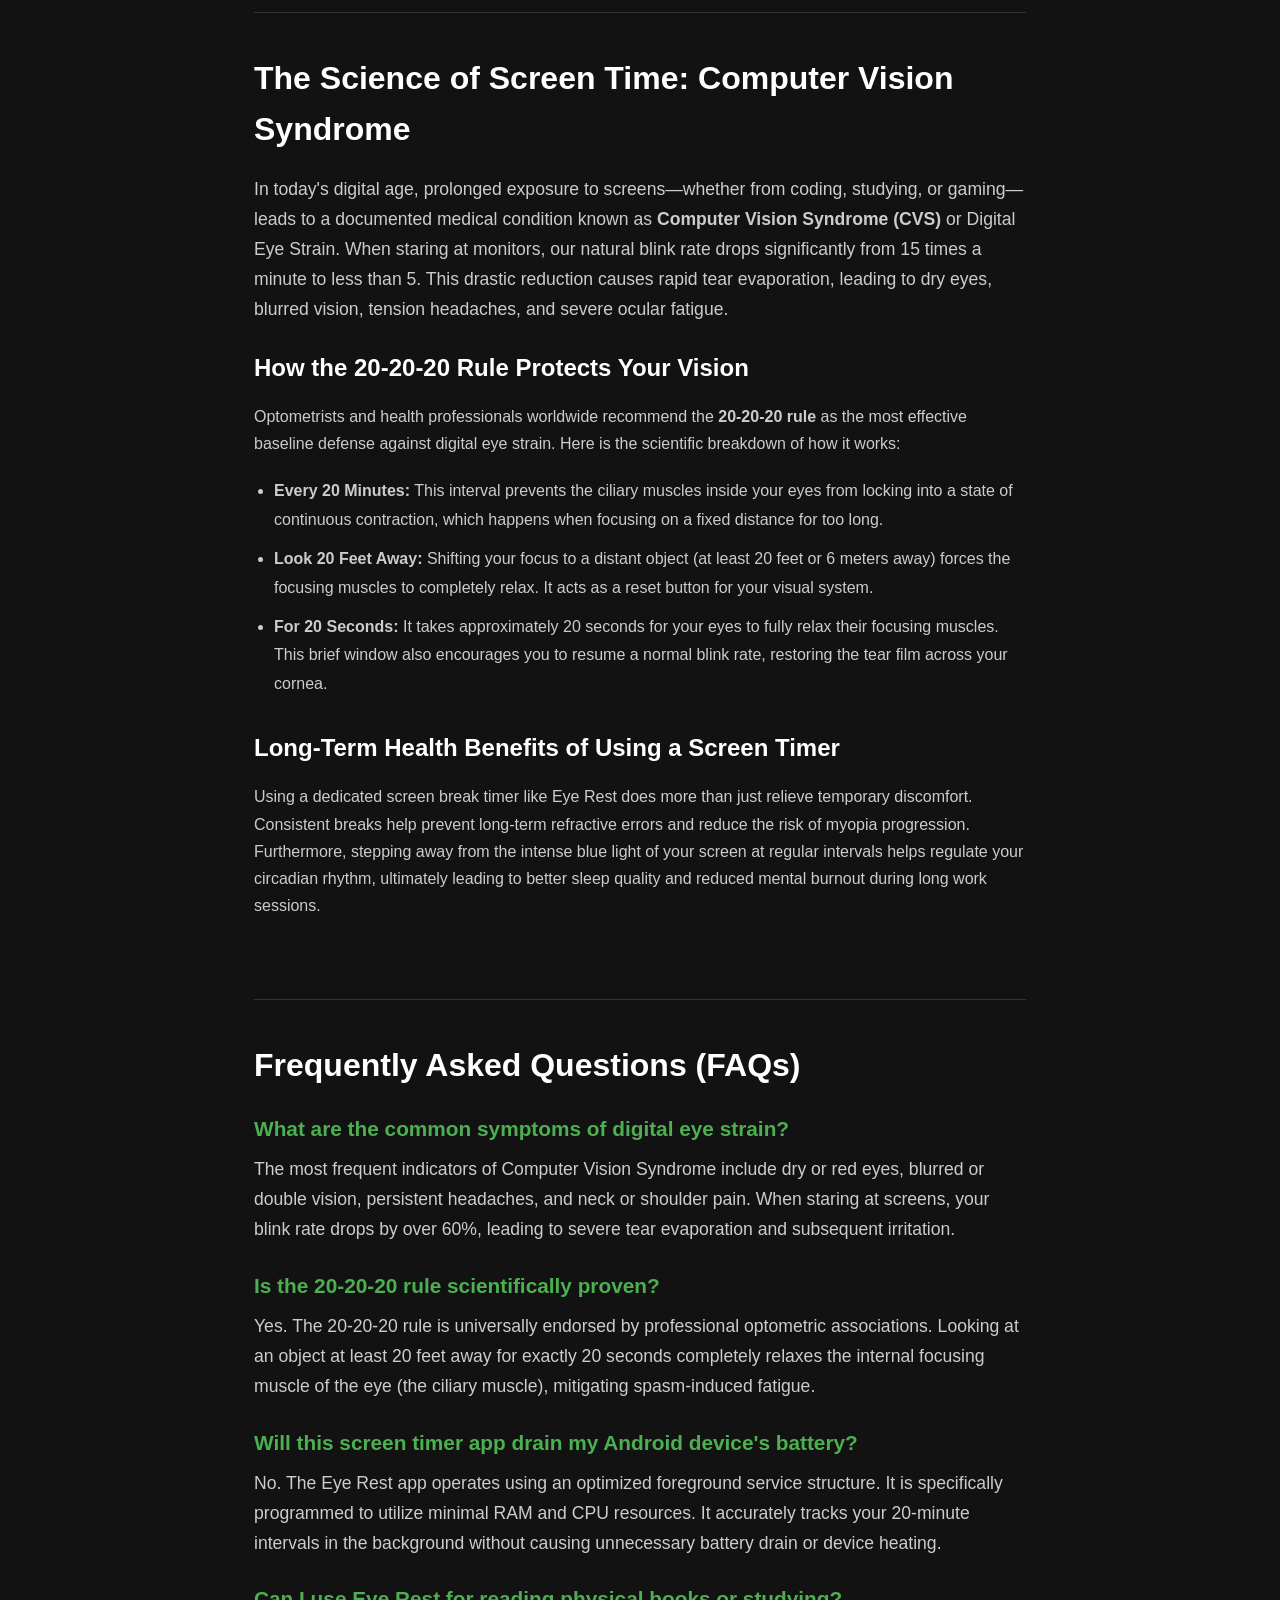
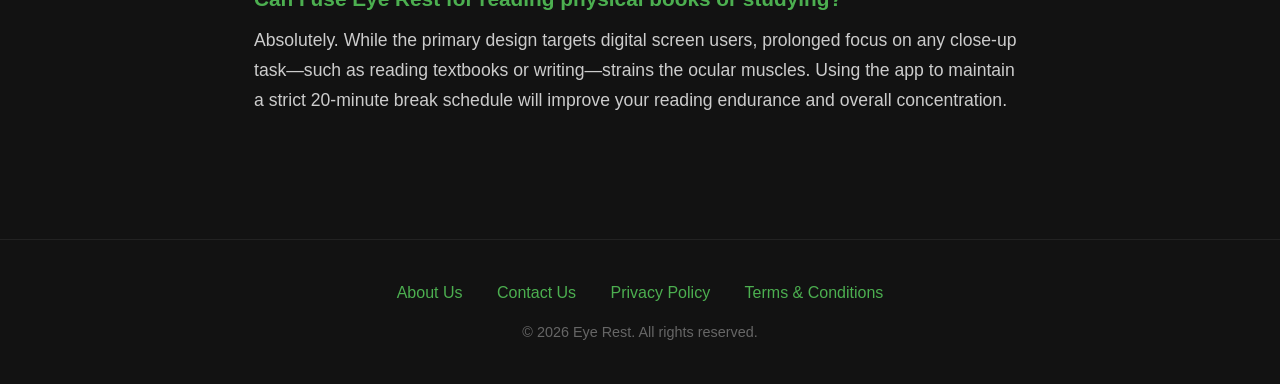
==== commit 571fbf64: "contanct part complete" ====
--- a/Eye-Break/index.html
+++ b/Eye-Break/index.html
@@ -41,7 +41,7 @@
             <div class="icon-container">
                 <img src="ic_eyebreak_foreground.png-removebg-preview.png" alt="Eye Rest Logo" class="app-icon">
             </div>
-            <span class="brand-name">Eye Rest</span>
+            <span class="brand-name">Eye Break</span>
         </div>
         <div class="version-badge">v1.0.0</div>
     </header>
@@ -55,7 +55,7 @@
 
                 <a href="EyeBreak.apk" class="btn-download" download>Download for Android</a>
 
-                <p class="metadata">Size: ~3.5 MB | Requirements: Android 8.0+</p>
+                <p class="metadata">Size: ~1.33 MB | Requirements: Android 8.0+</p>
             </div>
 
             <div class="hero-visual">
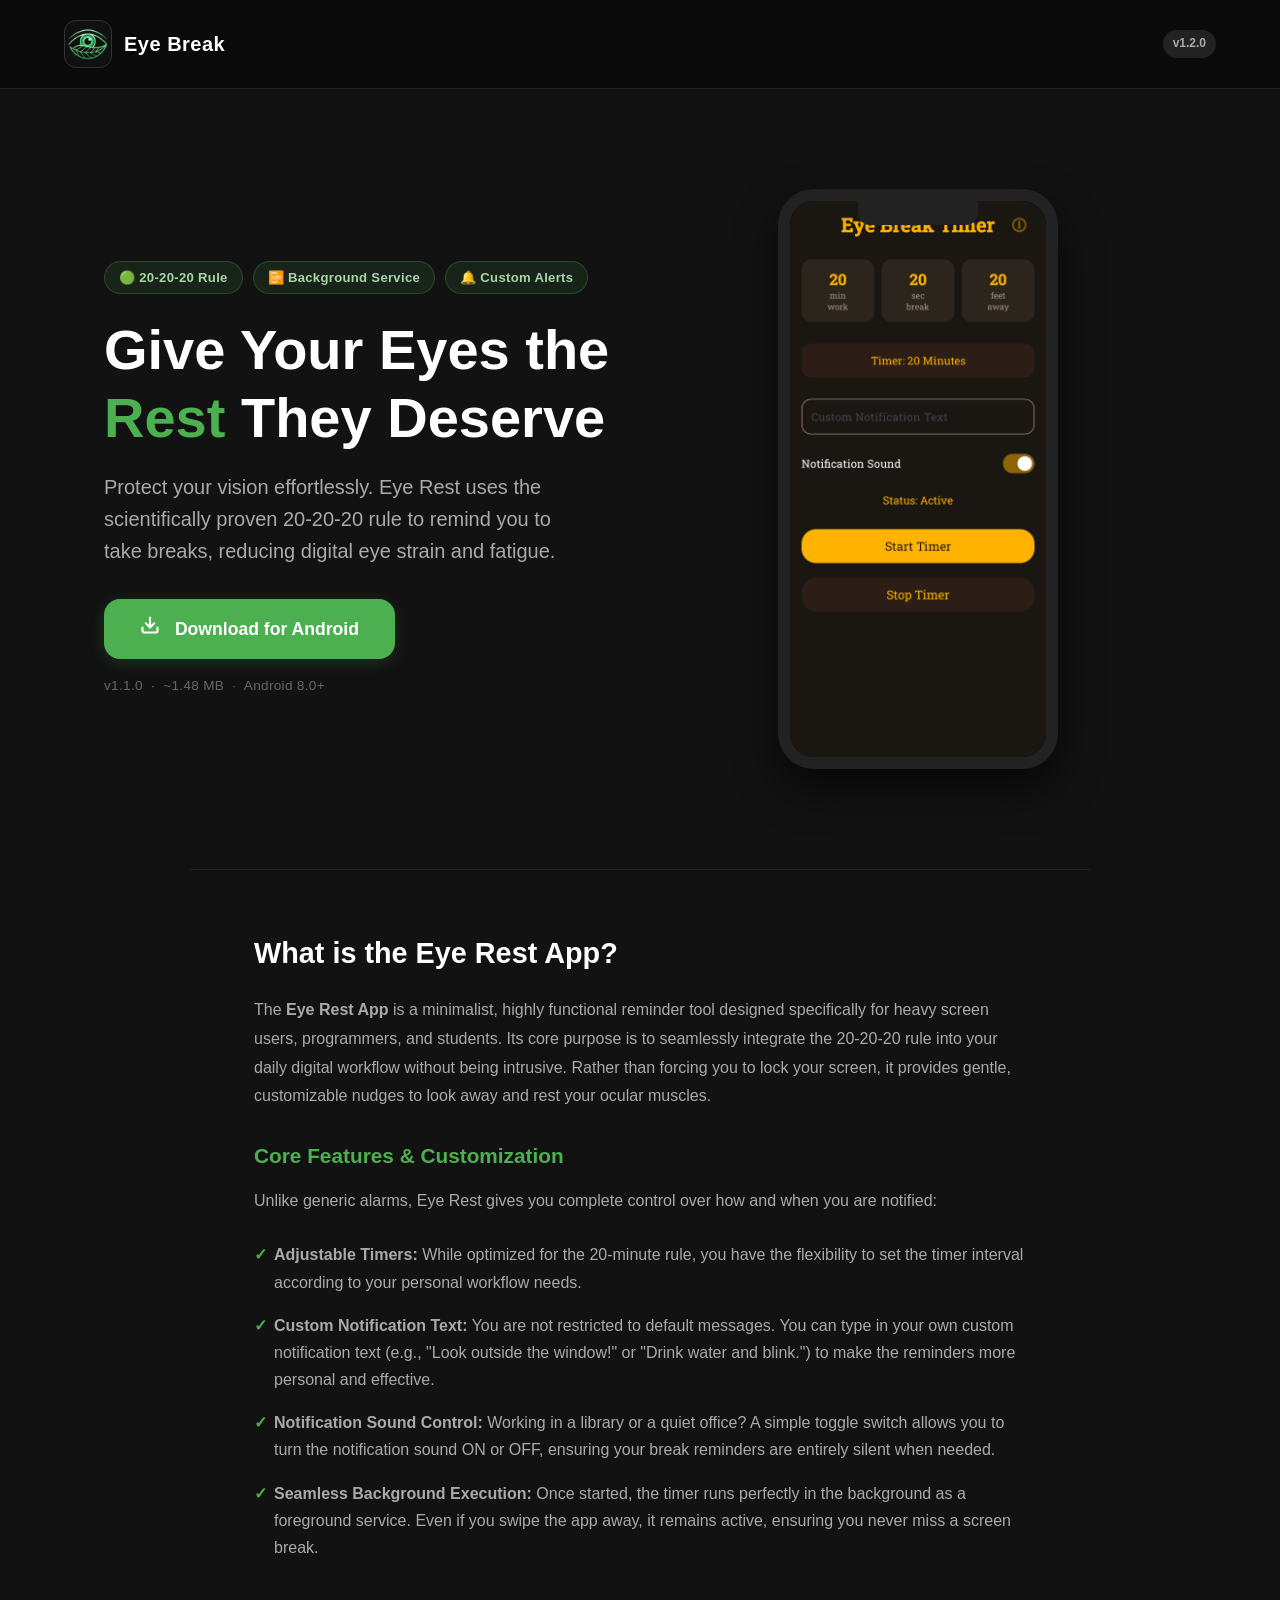
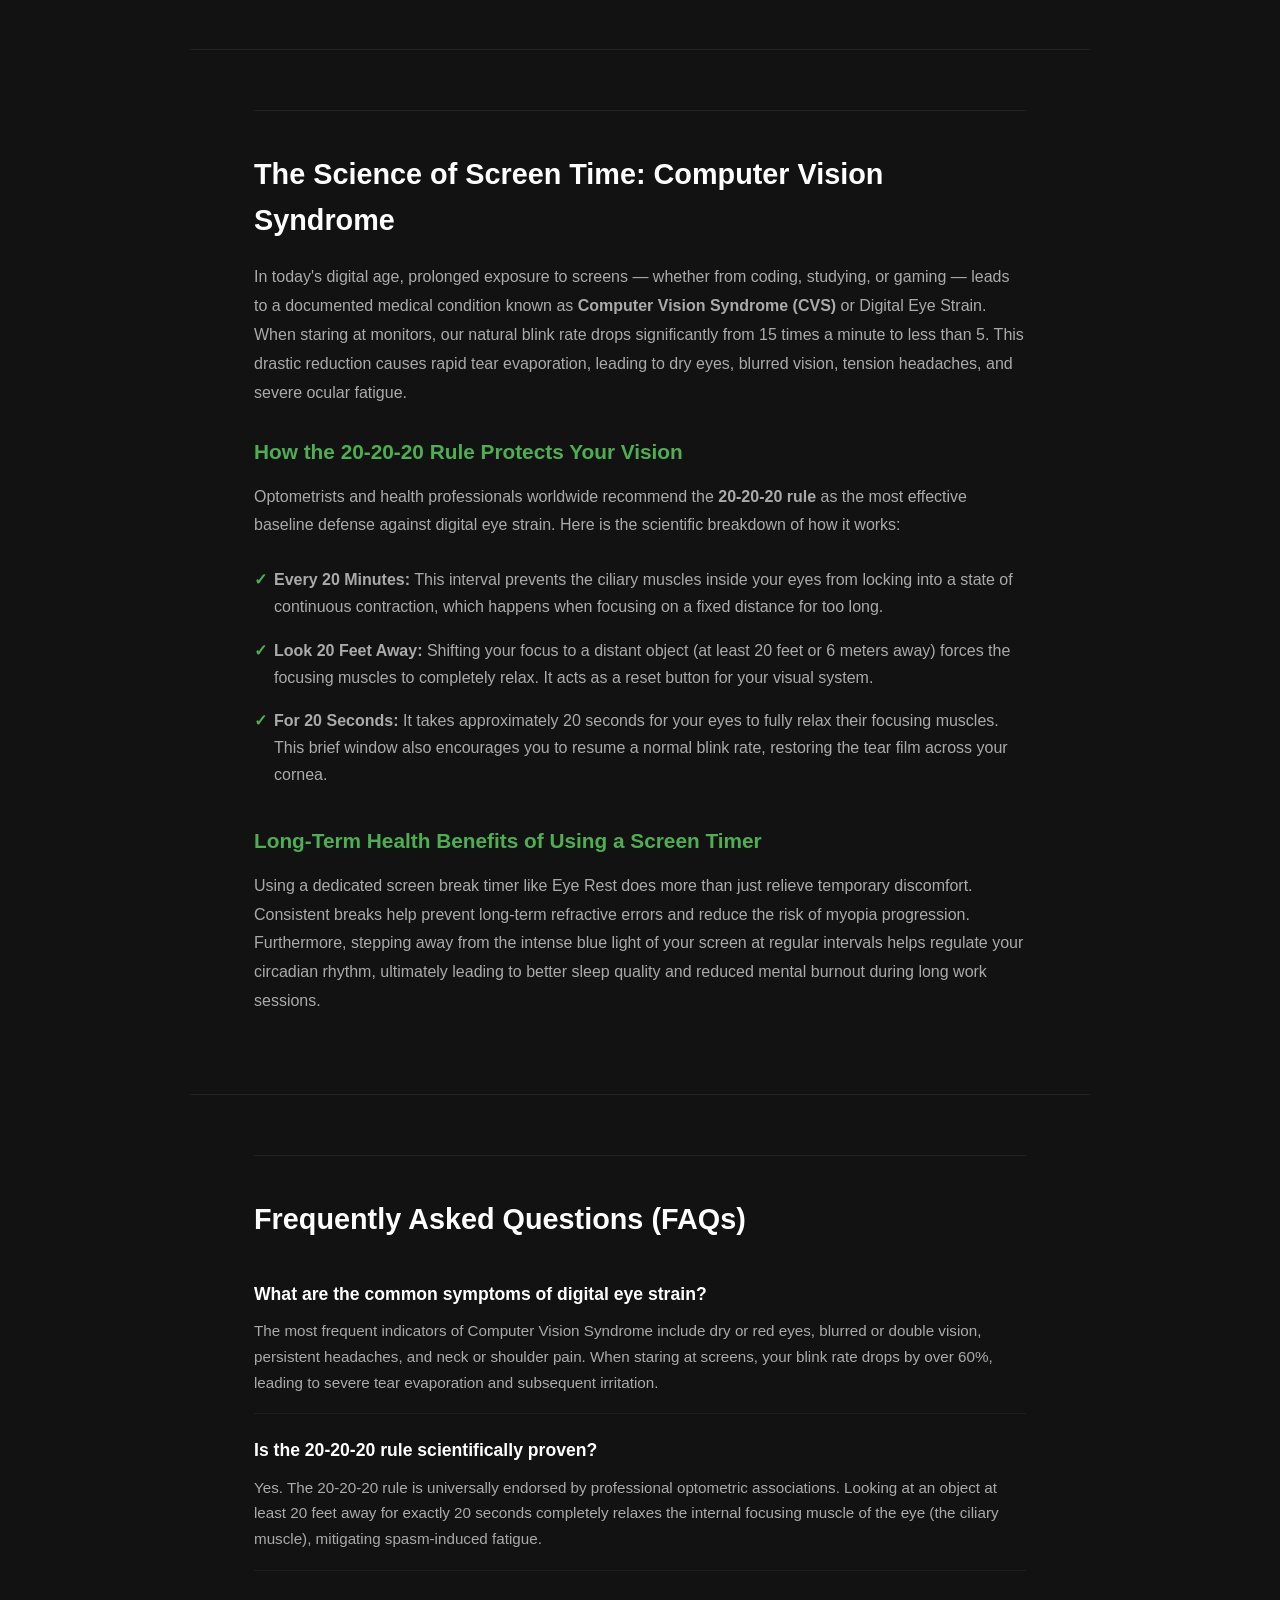
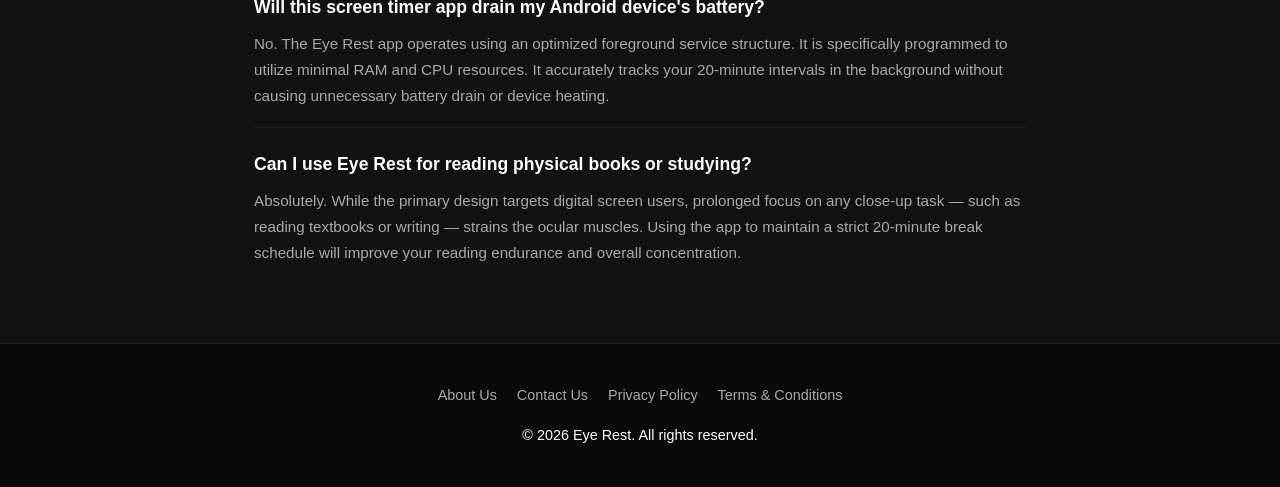
==== commit 6c7bbdcc: "Website apk version and UI updated" ====
--- a/Eye-Break/index.html
+++ b/Eye-Break/index.html
@@ -43,96 +43,105 @@
             </div>
             <span class="brand-name">Eye Break</span>
         </div>
-        <div class="version-badge">v1.0.0</div>
+        <div class="version-badge">v1.2.0</div>
     </header>
 
     <main>
         <section class="hero">
             <div class="hero-content">
+                <div class="hero-pills">
+                    <span class="pill">🟢 20-20-20 Rule</span>
+                    <span class="pill">📴 Background Service</span>
+                    <span class="pill">🔔 Custom Alerts</span>
+                </div>
                 <h1>Give Your Eyes the <span class="highlight">Rest</span> They Deserve</h1>
                 <p class="tagline">Protect your vision effortlessly. Eye Rest uses the scientifically proven 20-20-20
                     rule to remind you to take breaks, reducing digital eye strain and fatigue.</p>
 
-                <a href="EyeBreak.apk" class="btn-download" download>Download for Android</a>
-
-                <p class="metadata">Size: ~1.33 MB | Requirements: Android 8.0+</p>
+                <a href="EyeBreak.apk" class="btn-download" download>
+                    <svg xmlns="http://www.w3.org/2000/svg" width="20" height="20" viewBox="0 0 24 24" fill="none"
+                        stroke="currentColor" stroke-width="2.5" stroke-linecap="round" stroke-linejoin="round"
+                        style="margin-right: 10px;">
+                        <path d="M21 15v4a2 2 0 0 1-2 2H5a2 2 0 0 1-2-2v-4" />
+                        <polyline points="7 10 12 15 17 10" />
+                        <line x1="12" y1="15" x2="12" y2="3" />
+                    </svg>
+                    Download for Android
+                </a>
+
+                <p class="metadata">v1.1.0 &nbsp;·&nbsp; ~1.48 MB &nbsp;·&nbsp; Android 8.0+</p>
             </div>
 
             <div class="hero-visual">
                 <div class="smartphone-mockup">
-                    <img src="Screenshot_20260531-194458.Eye Break~2.png" alt="Eye Rest App Interface"
+                    <img src="Screenshot_20260731-212452.Eye Break.png" alt="Eye Rest App Interface"
                         class="screenshot-img">
                 </div>
             </div>
         </section>
 
+
         <!-- App Explanation Content (Part 1) -->
-        <section id="seo-content" class="seo-article-content"
-            style="padding: 40px 5%; max-width: 900px; margin: 0 auto; color: #CCCCCC;">
-            <h2 style="color: #FFFFFF; margin-bottom: 20px; font-size: 2rem;">What is the Eye Rest App?</h2>
-            <p style="margin-bottom: 24px; font-size: 1.1rem; line-height: 1.7;">
+        <section id="seo-content" class="seo-article-content content-block">
+            <h2 class="section-heading">What is the Eye Rest App?</h2>
+            <p class="section-text">
                 The <strong>Eye Rest App</strong> is a minimalist, highly functional reminder tool designed specifically
                 for heavy screen users, programmers, and students. Its core purpose is to seamlessly integrate the
                 20-20-20 rule into your daily digital workflow without being intrusive. Rather than forcing you to lock
                 your screen, it provides gentle, customizable nudges to look away and rest your ocular muscles.
             </p>
 
-            <h3 style="color: #FFFFFF; margin-bottom: 16px; font-size: 1.5rem;">Core Features & Customization</h3>
-            <p style="margin-bottom: 20px;">Unlike generic alarms, Eye Rest gives you complete control over how and when
+            <h3 class="subheading">Core Features & Customization</h3>
+            <p class="section-text">Unlike generic alarms, Eye Rest gives you complete control over how and when
                 you are notified:</p>
 
-            <ul style="margin-bottom: 30px; margin-left: 20px; line-height: 1.8;">
-                <li style="margin-bottom: 10px;"><strong>Adjustable Timers:</strong> While optimized for the 20-minute
-                    rule, you have the flexibility to set the timer interval according to your personal workflow needs.
-                </li>
-                <li style="margin-bottom: 10px;"><strong>Custom Notification Text:</strong> You are not restricted to
-                    default messages. You can type in your own custom notification text (e.g., "Look outside the
-                    window!" or "Drink water and blink.") to make the reminders more personal and effective.</li>
-                <li style="margin-bottom: 10px;"><strong>Notification Sound Control:</strong> Working in a library or a
-                    quiet office? A simple toggle switch allows you to turn the notification sound ON or OFF, ensuring
-                    your break reminders are entirely silent when needed.</li>
-                <li style="margin-bottom: 10px;"><strong>Seamless Background Execution:</strong> Once started, the timer
-                    runs perfectly in the background as a foreground service. Even if you swipe the app away, it remains
-                    active, ensuring you never miss a screen break.</li>
+            <ul class="section-list">
+                <li><strong>Adjustable Timers:</strong> While optimized for the 20-minute rule, you have the flexibility
+                    to set the timer interval according to your personal workflow needs.</li>
+                <li><strong>Custom Notification Text:</strong> You are not restricted to default messages. You can type
+                    in your own custom notification text (e.g., "Look outside the window!" or "Drink water and blink.")
+                    to make the reminders more personal and effective.</li>
+                <li><strong>Notification Sound Control:</strong> Working in a library or a quiet office? A simple toggle
+                    switch allows you to turn the notification sound ON or OFF, ensuring your break reminders are
+                    entirely silent when needed.</li>
+                <li><strong>Seamless Background Execution:</strong> Once started, the timer runs perfectly in the
+                    background as a foreground service. Even if you swipe the app away, it remains active, ensuring
+                    you never miss a screen break.</li>
             </ul>
         </section>
+
         <!-- Heavy SEO Health Content (Part 2) -->
-        <section class="seo-article-content"
-            style="padding: 0 5% 60px 5%; max-width: 900px; margin: 0 auto; color: #CCCCCC;">
-
-            <h2
-                style="color: #FFFFFF; margin-bottom: 20px; font-size: 2rem; border-top: 1px solid #333; padding-top: 40px;">
-                The Science of Screen Time: Computer Vision Syndrome</h2>
-            <p style="margin-bottom: 24px; font-size: 1.1rem; line-height: 1.7;">
-                In today's digital age, prolonged exposure to screens—whether from coding, studying, or gaming—leads to
+        <section class="seo-article-content content-block">
+            <h2 class="section-heading divider">The Science of Screen Time: Computer Vision Syndrome</h2>
+            <p class="section-text">
+                In today's digital age, prolonged exposure to screens — whether from coding, studying, or gaming — leads
+                to
                 a documented medical condition known as <strong>Computer Vision Syndrome (CVS)</strong> or Digital Eye
                 Strain. When staring at monitors, our natural blink rate drops significantly from 15 times a minute to
                 less than 5. This drastic reduction causes rapid tear evaporation, leading to dry eyes, blurred vision,
                 tension headaches, and severe ocular fatigue.
             </p>
 
-            <h3 style="color: #FFFFFF; margin-bottom: 16px; font-size: 1.5rem;">How the 20-20-20 Rule Protects Your
-                Vision</h3>
-            <p style="margin-bottom: 20px; line-height: 1.7;">
+            <h3 class="subheading">How the 20-20-20 Rule Protects Your Vision</h3>
+            <p class="section-text">
                 Optometrists and health professionals worldwide recommend the <strong>20-20-20 rule</strong> as the most
                 effective baseline defense against digital eye strain. Here is the scientific breakdown of how it works:
             </p>
 
-            <ul style="margin-bottom: 30px; margin-left: 20px; line-height: 1.8;">
-                <li style="margin-bottom: 10px;"><strong>Every 20 Minutes:</strong> This interval prevents the ciliary
-                    muscles inside your eyes from locking into a state of continuous contraction, which happens when
-                    focusing on a fixed distance for too long.</li>
-                <li style="margin-bottom: 10px;"><strong>Look 20 Feet Away:</strong> Shifting your focus to a distant
-                    object (at least 20 feet or 6 meters away) forces the focusing muscles to completely relax. It acts
-                    as a reset button for your visual system.</li>
-                <li style="margin-bottom: 10px;"><strong>For 20 Seconds:</strong> It takes approximately 20 seconds for
-                    your eyes to fully relax their focusing muscles. This brief window also encourages you to resume a
-                    normal blink rate, restoring the tear film across your cornea.</li>
+            <ul class="section-list">
+                <li><strong>Every 20 Minutes:</strong> This interval prevents the ciliary muscles inside your eyes from
+                    locking into a state of continuous contraction, which happens when focusing on a fixed distance for
+                    too long.</li>
+                <li><strong>Look 20 Feet Away:</strong> Shifting your focus to a distant object (at least 20 feet or
+                    6 meters away) forces the focusing muscles to completely relax. It acts as a reset button for your
+                    visual system.</li>
+                <li><strong>For 20 Seconds:</strong> It takes approximately 20 seconds for your eyes to fully relax
+                    their focusing muscles. This brief window also encourages you to resume a normal blink rate,
+                    restoring the tear film across your cornea.</li>
             </ul>
 
-            <h3 style="color: #FFFFFF; margin-bottom: 16px; font-size: 1.5rem;">Long-Term Health Benefits of Using a
-                Screen Timer</h3>
-            <p style="margin-bottom: 20px; line-height: 1.7;">
+            <h3 class="subheading">Long-Term Health Benefits of Using a Screen Timer</h3>
+            <p class="section-text">
                 Using a dedicated screen break timer like Eye Rest does more than just relieve temporary discomfort.
                 Consistent breaks help prevent long-term refractive errors and reduce the risk of myopia progression.
                 Furthermore, stepping away from the intense blue light of your screen at regular intervals helps
@@ -140,64 +149,56 @@
                 during long work sessions.
             </p>
         </section>
+
         <!-- FAQ Section (Part 3 - Word Count Booster) -->
-        <section class="seo-article-content"
-            style="padding: 0 5% 60px 5%; max-width: 900px; margin: 0 auto; color: #CCCCCC;">
-            <h2
-                style="color: #FFFFFF; margin-bottom: 20px; font-size: 2rem; border-top: 1px solid #333; padding-top: 40px;">
-                Frequently Asked Questions (FAQs)</h2>
-
-            <div style="margin-bottom: 24px;">
-                <h3 style="color: #4CAF50; margin-bottom: 10px; font-size: 1.3rem;">What are the common symptoms of
-                    digital eye strain?</h3>
-                <p style="font-size: 1.1rem; line-height: 1.7;">The most frequent indicators of Computer Vision Syndrome
-                    include dry or red eyes, blurred or double vision, persistent headaches, and neck or shoulder pain.
-                    When staring at screens, your blink rate drops by over 60%, leading to severe tear evaporation and
-                    subsequent irritation.</p>
-            </div>
-
-            <div style="margin-bottom: 24px;">
-                <h3 style="color: #4CAF50; margin-bottom: 10px; font-size: 1.3rem;">Is the 20-20-20 rule scientifically
-                    proven?</h3>
-                <p style="font-size: 1.1rem; line-height: 1.7;">Yes. The 20-20-20 rule is universally endorsed by
-                    professional optometric associations. Looking at an object at least 20 feet away for exactly 20
-                    seconds completely relaxes the internal focusing muscle of the eye (the ciliary muscle), mitigating
-                    spasm-induced fatigue.</p>
-            </div>
-
-            <div style="margin-bottom: 24px;">
-                <h3 style="color: #4CAF50; margin-bottom: 10px; font-size: 1.3rem;">Will this screen timer app drain my
-                    Android device's battery?</h3>
-                <p style="font-size: 1.1rem; line-height: 1.7;">No. The Eye Rest app operates using an optimized
-                    foreground service structure. It is specifically programmed to utilize minimal RAM and CPU
-                    resources. It accurately tracks your 20-minute intervals in the background without causing
-                    unnecessary battery drain or device heating.</p>
-            </div>
-
-            <div style="margin-bottom: 24px;">
-                <h3 style="color: #4CAF50; margin-bottom: 10px; font-size: 1.3rem;">Can I use Eye Rest for reading
-                    physical books or studying?</h3>
-                <p style="font-size: 1.1rem; line-height: 1.7;">Absolutely. While the primary design targets digital
-                    screen users, prolonged focus on any close-up task—such as reading textbooks or writing—strains the
-                    ocular muscles. Using the app to maintain a strict 20-minute break schedule will improve your
-                    reading endurance and overall concentration.</p>
-            </div>
-        </section>
+        <section class="seo-article-content content-block">
+            <h2 class="section-heading divider">Frequently Asked Questions (FAQs)</h2>
+
+            <div class="faq-item">
+                <h3 class="faq-question">What are the common symptoms of digital eye strain?</h3>
+                <p class="faq-answer">The most frequent indicators of Computer Vision Syndrome include dry or red eyes,
+                    blurred or double vision, persistent headaches, and neck or shoulder pain. When staring at screens,
+                    your blink rate drops by over 60%, leading to severe tear evaporation and subsequent irritation.</p>
+            </div>
+
+            <div class="faq-item">
+                <h3 class="faq-question">Is the 20-20-20 rule scientifically proven?</h3>
+                <p class="faq-answer">Yes. The 20-20-20 rule is universally endorsed by professional optometric
+                    associations. Looking at an object at least 20 feet away for exactly 20 seconds completely relaxes
+                    the internal focusing muscle of the eye (the ciliary muscle), mitigating spasm-induced fatigue.</p>
+            </div>
+
+            <div class="faq-item">
+                <h3 class="faq-question">Will this screen timer app drain my Android device's battery?</h3>
+                <p class="faq-answer">No. The Eye Rest app operates using an optimized foreground service structure.
+                    It is specifically programmed to utilize minimal RAM and CPU resources. It accurately tracks your
+                    20-minute intervals in the background without causing unnecessary battery drain or device heating.
+                </p>
+            </div>
+
+            <div class="faq-item">
+                <h3 class="faq-question">Can I use Eye Rest for reading physical books or studying?</h3>
+                <p class="faq-answer">Absolutely. While the primary design targets digital screen users, prolonged
+                    focus on any close-up task — such as reading textbooks or writing — strains the ocular muscles.
+                    Using the app to maintain a strict 20-minute break schedule will improve your reading endurance
+                    and overall concentration.</p>
+            </div>
+        </section>
+
 
     </main>
 
-    <footer style="text-align: center; padding: 40px 20px; border-top: 1px solid #222; margin-top: 40px;">
-        <div style="margin-bottom: 15px;">
-            <a href="about-us.html" style="color: #4CAF50; text-decoration: none; margin: 0 15px;">About Us</a>
-            <a href="contact-us.html" style="color: #4CAF50; text-decoration: none; margin: 0 15px;">Contact Us</a>
-            <a href="privacy-policy.html" style="color: #4CAF50; text-decoration: none; margin: 0 15px;">Privacy
-                Policy</a>
-            <a href="terms-conditions.html" style="color: #4CAF50; text-decoration: none; margin: 0 15px;">Terms &
-                Conditions</a>
+    <footer class="site-footer">
+        <div class="footer-links">
+            <a href="about-us.html">About Us</a>
+            <a href="contact-us.html">Contact Us</a>
+            <a href="privacy-policy.html">Privacy Policy</a>
+            <a href="terms-conditions.html">Terms & Conditions</a>
         </div>
-        <p style="color: #666; font-size: 0.9rem;">&copy; 2026 Eye Rest. All rights reserved.</p>
+        <p style="font-size: 0.9rem;">&copy; 2026 Eye Rest. All rights reserved.</p>
     </footer>
 
+
 </body>
 
 </html>
--- a/Eye-Break/style.css
+++ b/Eye-Break/style.css
@@ -7,7 +7,8 @@
     --text-main: #FFFFFF;
     --text-muted: #AAAAAA;
     --text-meta: #666666;
-    --icon-bg: #111111; /* Pure black for icon container */
+    --icon-bg: #111111;
+    /* Pure black for icon container */
 }
 
 * {
@@ -43,7 +44,8 @@
     background-color: var(--icon-bg);
     width: 48px;
     height: 48px;
-    border-radius: 12px; /* Squircle look */
+    border-radius: 12px;
+    /* Squircle look */
     display: flex;
     justify-content: center;
     align-items: center;
@@ -138,7 +140,7 @@
     border-radius: 36px;
     background-color: #000;
     overflow: hidden;
-    box-shadow: 0 20px 40px rgba(0,0,0,0.6);
+    box-shadow: 0 20px 40px rgba(0, 0, 0, 0.6);
     position: relative;
 }
 
@@ -160,15 +162,17 @@
     width: 100%;
     height: 100%;
     object-fit: cover;
+    object-position: top;
 }
 
 /* --- SEO Placeholder --- */
-.seo-article-placeholder {
+.seo-article-content {
     padding: 60px 5%;
     max-width: 900px;
     margin: 0 auto;
     border-top: 1px solid #222;
-    min-height: 200px; /* Temporary height until content is added */
+    min-height: 200px;
+    /* Temporary height until content is added */
 }
 
 /* --- Desktop Layout (Media Query) --- */
@@ -177,10 +181,165 @@
         grid-template-columns: 1fr 1fr;
         padding: 100px 5%;
     }
+
     .hero-content h1 {
         font-size: 3.5rem;
     }
+
     .tagline {
         font-size: 1.25rem;
     }
 }
+
+/* --- Hero Pills --- */
+.hero-pills {
+    display: flex;
+    flex-wrap: wrap;
+    gap: 10px;
+    margin-bottom: 22px;
+}
+
+.pill {
+    background-color: rgba(76, 175, 80, 0.12);
+    border: 1px solid rgba(76, 175, 80, 0.28);
+    color: #a8d5aa;
+    padding: 5px 14px;
+    border-radius: 999px;
+    font-size: 0.82rem;
+    font-weight: 600;
+    letter-spacing: 0.3px;
+}
+
+/* --- Smooth card hover on content blocks --- */
+.content-block {
+    transition: box-shadow 0.3s ease, transform 0.3s ease;
+}
+
+.content-block:hover {
+    transform: translateY(-3px);
+    box-shadow: 0 40px 90px rgba(0, 0, 0, 0.28);
+}
+
+/* --- FAQ item separator --- */
+.faq-item+.faq-item {
+    border-top: 1px solid rgba(255, 255, 255, 0.05);
+    padding-top: 22px;
+}
+
+/* --- Download button pulse glow animation --- */
+@keyframes pulse-glow {
+
+    0%,
+    100% {
+        box-shadow: 0 18px 50px rgba(76, 175, 80, 0.20);
+    }
+
+    50% {
+        box-shadow: 0 18px 60px rgba(76, 175, 80, 0.40);
+    }
+}
+
+.btn-download {
+    animation: pulse-glow 3s ease-in-out infinite;
+}
+
+/* --- Metadata dot separator spacing --- */
+.metadata {
+    letter-spacing: 0.3px;
+}
+
+/* --- SEO Content Sections --- */
+.seo-article-content {
+    padding: 60px 5%;
+    max-width: 900px;
+    margin: 0 auto;
+}
+
+.section-heading {
+    font-size: 1.8rem;
+    margin-bottom: 20px;
+    color: var(--text-main);
+}
+
+.section-heading.divider {
+    border-top: 1px solid #222;
+    padding-top: 40px;
+}
+
+.section-text {
+    color: var(--text-muted);
+    font-size: 1rem;
+    margin-bottom: 18px;
+    line-height: 1.8;
+}
+
+.subheading {
+    font-size: 1.3rem;
+    margin: 28px 0 14px;
+    color: var(--accent-green);
+}
+
+.section-list {
+    list-style: none;
+    padding: 0;
+    margin-bottom: 20px;
+}
+
+.section-list li {
+    color: var(--text-muted);
+    padding: 8px 0 8px 20px;
+    position: relative;
+    line-height: 1.7;
+}
+
+.section-list li::before {
+    content: '✓';
+    position: absolute;
+    left: 0;
+    color: var(--accent-green);
+    font-weight: bold;
+}
+
+/* --- FAQ Styles --- */
+.faq-item {
+    padding: 18px 0;
+}
+
+.faq-question {
+    font-size: 1.1rem;
+    margin-bottom: 10px;
+    color: var(--text-main);
+}
+
+.faq-answer {
+    color: var(--text-muted);
+    line-height: 1.7;
+    font-size: 0.95rem;
+}
+
+/* --- Footer --- */
+.site-footer {
+    background-color: var(--bg-darker);
+    border-top: 1px solid #222;
+    padding: 40px 5%;
+    text-align: center;
+}
+
+.footer-links {
+    display: flex;
+    flex-wrap: wrap;
+    justify-content: center;
+    gap: 20px;
+    margin-bottom: 16px;
+}
+
+.footer-links a {
+    color: var(--text-muted);
+    text-decoration: none;
+    font-size: 0.9rem;
+    transition: color 0.3s ease;
+}
+
+.footer-links a:hover {
+    color: var(--accent-green);
+}
